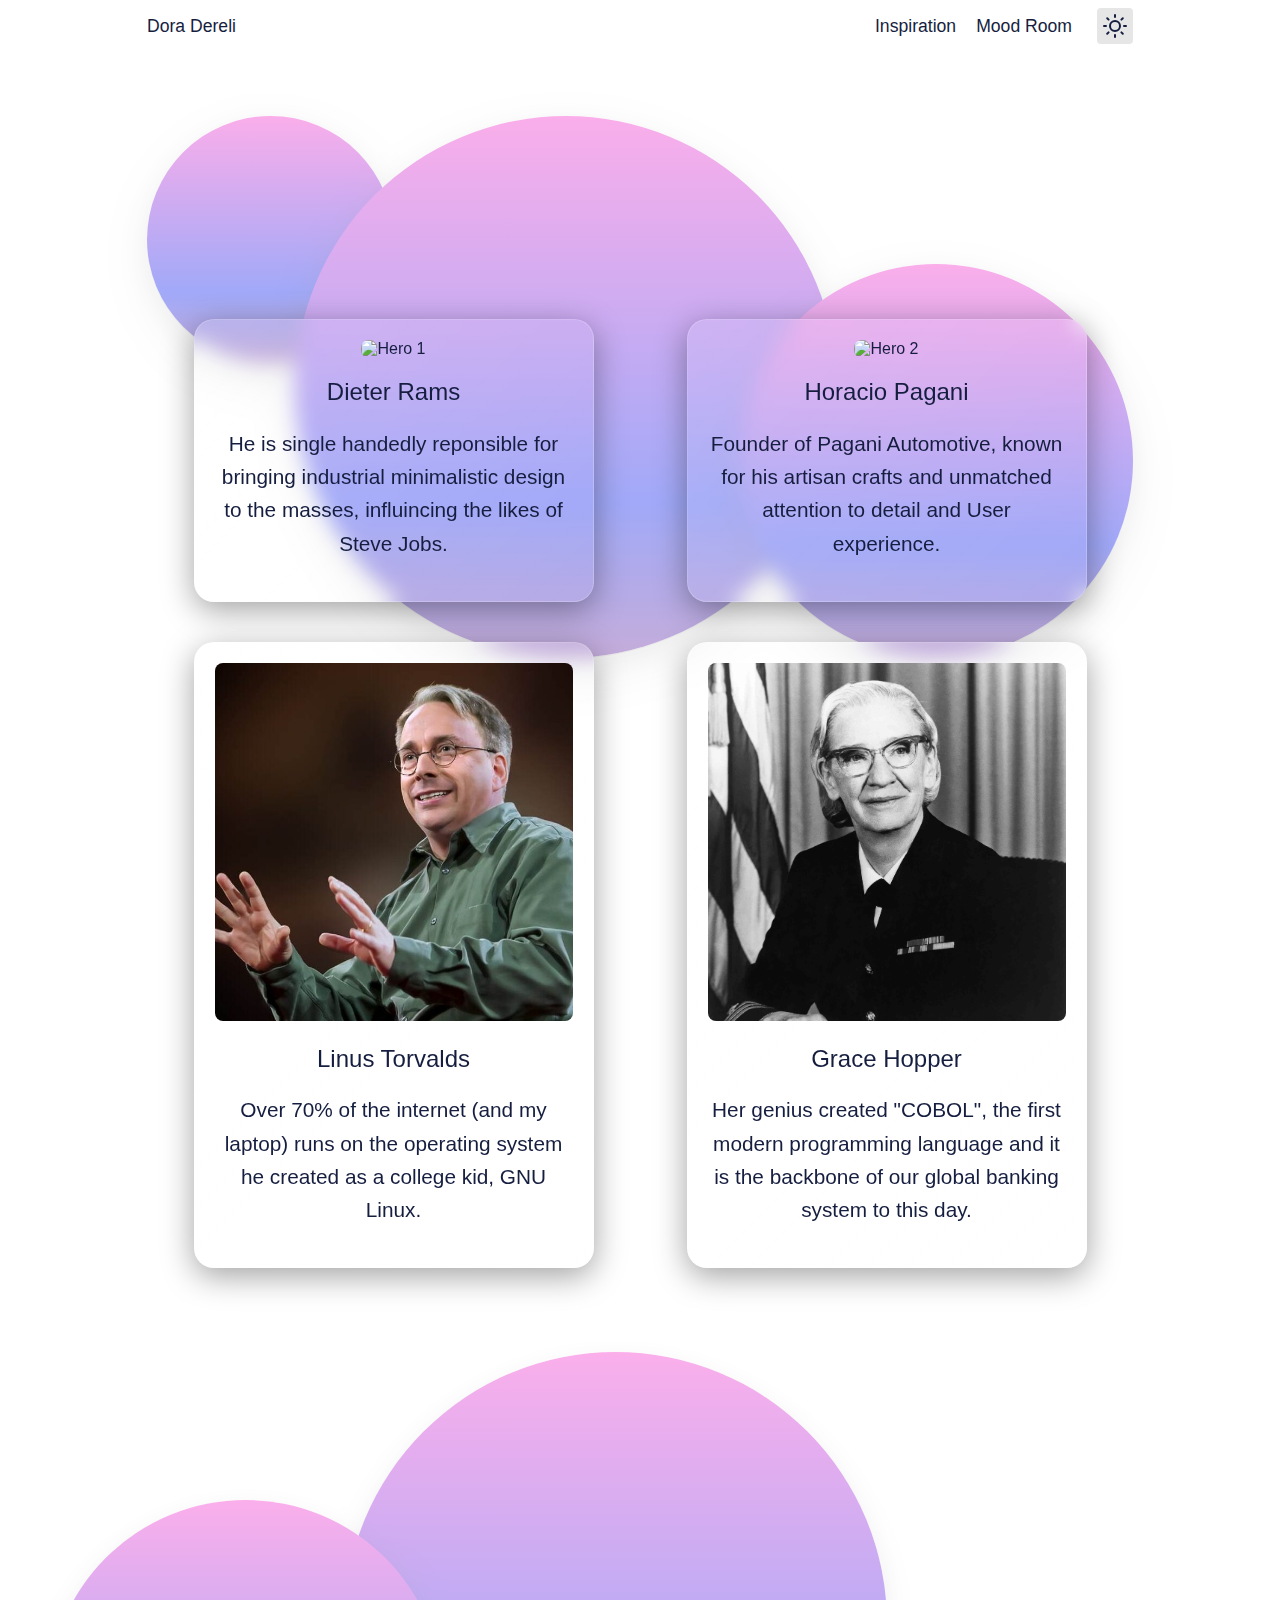
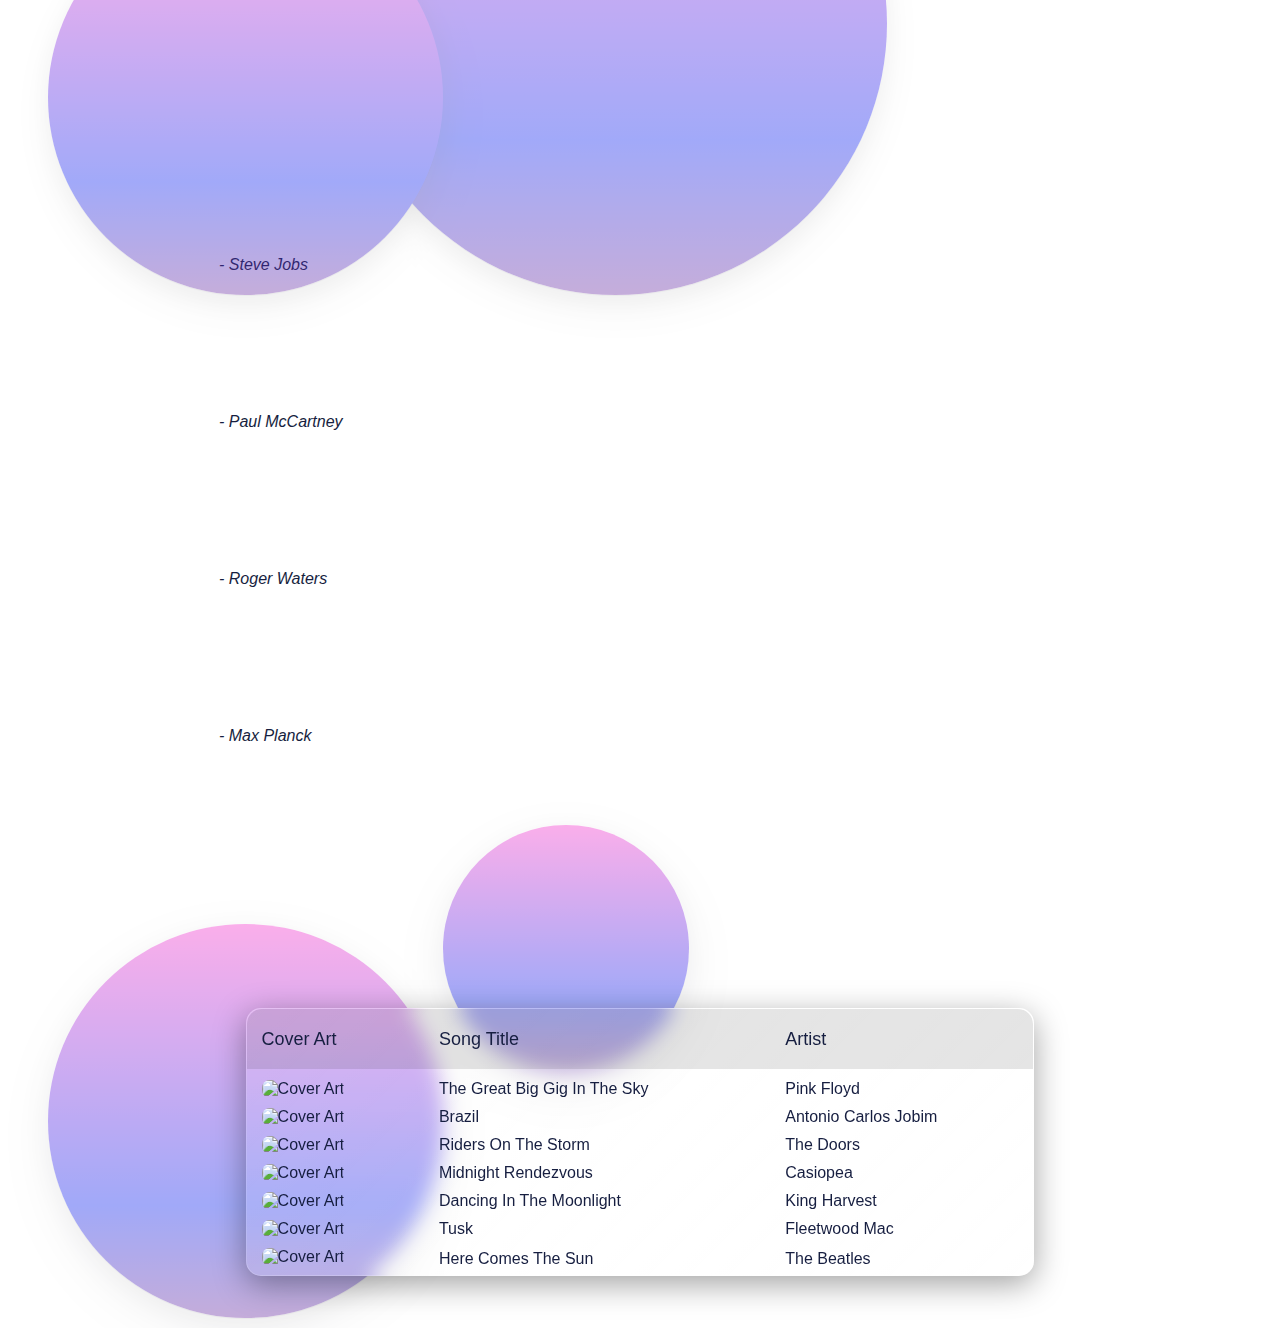
==== profile.html @ 75cd37af "Add files via upload" ====
<!doctype html>
<html lang="en">
<head>
  <!-- Meta tags -->
  <meta charset="utf-8">
  <meta name="viewport" content="width=device-width, initial-scale=1.0">
  
  <!-- Title and Author -->
  <title>Dora Dereli - UX &amp; UI Designer</title>
  <meta name="author" content="Dora Dereli" />

  <!-- Styles and Favicon -->
  <link rel="stylesheet" href="style.css">
  <link rel="icon" type="image/png" href="/static/favicon.png">
</head>
<body data-theme="light">
  <!-- Header -->
  <header class="header">
    <!-- Logo -->
    <a href="index.html" class="logo">Dora Dereli</a>
    
    <!-- Navigation -->
    <nav>
      <a href="profile.html">Inspiration</a>
      <a href="mood.html">Mood Room</a>
    </nav>
    
    <!-- Theme Toggle Button -->
    <button id="theme-toggle">
      <svg xmlns="http://www.w3.org/2000/svg" width="24" height="24" fill="none" stroke="currentColor" stroke-width="2" stroke-linecap="round" stroke-linejoin="round" class="feather feather-moon">
        <g id="theme-toggle-dark">
          <path d="M21 12.8A9 9 0 1111.2 3a7 7 0 009.8 9.8z" />
        </g>
        <g id="theme-toggle-light">
          <circle cx="12" cy="12" r="5" />
          <path d="M12 1v2M12 21v2M4.2 4.2l1.4 1.4M18.4 18.4l1.4 1.4M1 12h2M21 12h2M4.2 19.8l1.4-1.4M18.4 5.6l1.4-1.4" />
        </g>
      </svg>
      <span class="u-visually-hidden">Toggle theme</span>
    </button>
  </header>

  <!-- Main Content -->
  <main class="container home-page">
    <!-- Home Hero Section -->
    <section class="section home-hero">
      <div class="orbs">
        <div id="orb1"></div>
        <div id="orb2"></div>
        <div id="orb3"></div>
      </div>
      <h1>Meet my heroes:</h1>
    </section>

    <!-- Meet My Heroes Section -->
    <div class="meet-heroes">
      <div class="heroes-container">
        <div class="hero">
          <img src="https://i.pinimg.com/originals/80/09/86/8009860a09d7c0ece7c30487a2ac58e1.jpg" alt="Hero 1" class="hero-image">
          <h2>Dieter Rams</h2>
          <p>He is single handedly reponsible for bringing industrial minimalistic design to the masses, influincing the likes of Steve Jobs.</p>
        </div>
        <div class="hero">
          <img src="https://d2snyq93qb0udd.cloudfront.net/prod/12988_Social.jpg" alt="Hero 2" class="hero-image">
          <h2>Horacio Pagani</h2>
          <p>Founder of Pagani Automotive, known for his artisan crafts and unmatched attention to detail and User experience.</p>
        </div>
        <div class="hero">
          <img src="IMG_20240517_021308.jpg" alt="Hero 2" class="hero-image">
          <h2>Linus Torvalds</h2>
          <p>Over 70% of the internet (and my laptop) runs on the operating system he created as a college kid, GNU Linux.</p>
        </div>
        <div class="hero">
          <img src="IMG_20240517_021221.jpg" alt="Hero 2" class="hero-image">
          <h2>Grace Hopper</h2>
          <p> Her genius created "COBOL", the first modern programming language and it is the backbone of our global banking system to this day.</p>
        </div>
      </div>
    </div>

    <section class="section home-hero">
      <div class="orbs">
        <div id="orb3"></div>
        <div id="orb2"></div>
      </div>
          <!-- Design Philosophy Section -->
    <section class="philosophy" id="contact">
      <p>Depending on your philosophical outlook you will either see me as a product of my influences or as a product of my predisposition at birth, I personally like Rene Descartes' perspective which combines the two ideals, in the end of the day no one can choose their birth circumstances.</p>
      <p>However what you can choose is the people you surround yourself with, the art you digest, the science you enlighten yourself with and thus I think knowing who someone's heroes are is a useful tool to get an outline as to what sort of person they conduct themselves as, which tends to reflect both to their work ethic and their interpersonal skills.</p>
      <p>The following are some quotes I live by:</p>
    </section>
    <section id="testimonials" class="section">
      <blockquote>
          <p>"We're here to put a dent in the universe. Otherwise why else even be here?"</p>
          <footer>- Steve Jobs</footer>
      </blockquote>
      <blockquote>
        <p>"Take these broken wings and learn to fly."</p>
        <footer>- Paul McCartney</footer>
      </blockquote>
      <blockquote>
        <p>"There's no dark side of the moon really. Matter of fact, it's all dark."</p>
        <footer>- Roger Waters</footer>
      </blockquote>
      <blockquote>
        <p>"Science advances one funeral at a time."</p>
        <footer>- Max Planck</footer>
      </blockquote>
    </section>
    </section>

    <section class="section home-hero">
      <div class="orbs">
        <div id="orb3"></div>
        <div id="orb1"></div>
      </div>
      <h1>Meet my playlist:</h1>
    </section>

    <!-- Music Table Section -->
    <table class="rounded-table row-link" id="music-table">
      <thead>
        <tr>
          <th>Cover Art</th>
          <th>Song Title</th>
          <th>Artist</th>
        </tr>
      </thead>
      <tbody>
          <tr data-href="https://music.youtube.com/watch?v=mPGv8L3a_sY&feature=share">
            <td><img src="https://www.musik-sammler.de/cover/1083000/1082913_1603736151.jpg" alt="Cover Art" class="song-cover"></td>
            <td>The Great Big Gig In The Sky</td>
            <td>Pink Floyd</td>
          </tr>
          <tr>
            <td>
              <a href="https://music.youtube.com/watch?v=V8goep7fVXk&feature=share" data-href="https://music.youtube.com/watch?v=V8goep7fVXk&feature=share" target="_blank">Link</a>
              <img src="https://images.genius.com/0dda2d58d7903c20f9779527250c47bf.600x600x1.jpg" alt="Cover Art" class="song-cover">
            </td>
            <td>Brazil</td>
            <td>Antonio Carlos Jobim</td>
          </tr>
          <tr>
            <td>
              <a href="https://music.youtube.com/watch?v=1hrgT_ZDUvs&feature=share" data-href="https://music.youtube.com/watch?v=1hrgT_ZDUvs&feature=share" target="_blank">Link</a>
              <img src="https://wom.de/image/w600/front/0/0081227996956.jpg" alt="Cover Art" class="song-cover">
            </td>
            <td>Riders On The Storm</td>
            <td>The Doors</td>
          </tr>
          <tr>
            <td>
              <a href="https://music.youtube.com/watch?v=4Hvvltt7d-U&feature=share" data-href="https://music.youtube.com/watch?v=4Hvvltt7d-U&feature=share" target="_blank">Link</a>
              <img src="https://th.bing.com/th/id/R.b5e723eb6b9f91657c584494599559c5?rik=aVimUAwTWOuQDw&pid=ImgRaw&r=0" alt="Cover Art" class="song-cover">
            </td>
            <td>Midnight Rendezvous</td>
            <td>Casiopea</td>
          </tr>
          <tr>
            <td>
              <a href="https://music.youtube.com/watch?v=yNtMAkS1NHI&feature=share" data-href="https://music.youtube.com/watch?v=yNtMAkS1NHI&feature=share" target="_blank">Link</a>
              <img src="https://i.pinimg.com/originals/f5/d5/48/f5d5489f609befb76412db593ae5f250.jpg" alt="Cover Art" class="song-cover">
            </td>
            <td>Dancing In The Moonlight</td>
            <td>King Harvest</td>
          </tr>
          <tr>
            <td>
              <a href="https://music.youtube.com/watch?v=EmuBOfurv3o&feature=share" data-href="https://music.youtube.com/watch?v=EmuBOfurv3o&feature=share" target="_blank">Link</a>
              <img src="https://www.musik-sammler.de/cover/1383000/1382506_1547321516.jpg" alt="Cover Art" class="song-cover">
            </td>
            <td>Tusk</td>
            <td>Fleetwood Mac</td>
          </tr>
          <tr>
            <td>
              <a href="https://music.youtube.com/watch?v=xUNqsfFUwhY&feature=share" data-href="https://music.youtube.com/watch?v=xUNqsfFUwhY&feature=share" target="_blank">Link</a>
              <img src="https://th.bing.com/th/id/OIP.TVdRt9n6kOMZa1U3kO1W1wHaHa?pid=ImgDet&w=1024&h=1024&rs=1" alt="Cover Art" class="song-cover">
            </td>
            <td>Here Comes The Sun</td>
            <td>The Beatles</td>
          </tr>
      </tbody>
    </table>

  <!-- JavaScript -->
  <script src="script.js"></script>
</body>
</html>
---- style.css ----
:root {
    --spacing-unit: 8px;
    --xs: calc(var(--spacing-unit) / 2);
    --sm: var(--spacing-unit);
    --md: calc(var(--spacing-unit) * 2);
    --lg: calc(var(--spacing-unit) * 3);
    --xl: calc(var(--spacing-unit) * 4);
    --border: rgb(3, 169, 244);

    --g1: rgb(244,55,205);
    --g2: rgb(23,207,175);
    --g3: rgb(22,42,239);
}

[data-theme=dark] {
    --color-canvas: #05091d;
    --color-well: #050816;
    --color-text: #fff;
    --card-dot-light: rgba(255, 255, 255, 0.2);
    --card-dot-dark: transparent;
    --color-glow: rgba(255, 255, 255, 0.5);
}

[data-theme=light] {
    --color-canvas: #fff;
    --color-well: #e6e6e6;
    --color-text: #161e40;
    --card-dot-light: transparent;
    --card-dot-dark: rgba(0, 0, 0, 0.2);
    --color-glow: rgba(22, 30, 64, 0.5);
}


.u-visually-hidden {
    clip: rect(0 0 0 0);
    height: 1px;
    width: 1px;
    margin: -1px;
    overflow: hidden;
    padding: 0;
    position: absolute;
    border: 0;
    white-space: nowrap;
    word-wrap: normal;
}

.container {
    width: 100%;
    max-width: 1050px;
    padding: 0 24px 32px;
    margin: 0 auto;
}

@media screen and (min-width: 40em) {
    .container {
        padding: 0 32px 32px;
    }
}

.container img,.container video {
    max-width: 100%;
    border-radius: 8px;
    max-width: 100%;
    max-height: 100%;
}

.post {
    padding-top: 64px;
}

.title {
    margin-bottom: 4px;
}

.meta {
    font-size: 1rem;
    margin-top: 0;
}

@media screen and (min-width: 40em) {
    .meta {
        font-size: .9rem;
    }
}

.project-featured-image {
    width: calc(100% + 48px);
    max-width: calc(100% + 48px) !important;
    margin-left: -24px;
    margin-top: 16px;
}

@media screen and (min-width: 40em) {
    .project-featured-image {
        width: 140%;
        max-width: 140% !important;
        margin-left: -20%;
        margin-top: 32px;
    }
}

ol li,p,ul li {
    font-size: 1.3rem;
    line-height: 1.6;
}

h1 {
    font-size: 3rem;
    font-weight: 500;
    letter-spacing: -.15rem;
    line-height: 1.15;
}

h2,h4 {
    font-weight: 500;
}

h3 {
    font-weight: 300;
    margin-bottom: 0;
    margin-top: 25px;
}

a {
    color: var(--color-text);
    text-decoration: none;
}

a[href^="https://twitter.com"] {
    color: #55acee;
}

a[href^="https://github.com"] {
    color: #aaa;
}

a[href^="https://dribbble.com"] {
    color: #ea4c89;
}

.header {
    width: 100%;
    max-width: 1050px;
    padding: 8px 24px;
    margin: 0 auto 24px;
    display: flex;
    justify-content: space-between;
    align-items: center;
  }
  
  @media screen and (min-width: 40em) {
    .header {
      padding: 8px 32px;
    }
  }
  
  .header a {
    color: inherit;
    text-decoration: none;
    font-size: 1.1rem;
  }
  
  .header .logo {
    flex: 1;
  }
  
  .header nav {
    display: flex;
    gap: 20px;
  }
  
  .header #theme-toggle {
    appearance: none;
    background: var(--color-well);
    padding: var(--xs);
    border: 1px solid transparent;
    border-radius: 4px;
    color: inherit;
    width: calc(var(--lg) * 1.5);
    height: calc(var(--lg) * 1.5);
    display: flex;
    align-items: center;
    justify-content: center;
    margin-left: 25px;
    cursor: pointer;
  }
  
  [data-theme='dark'] .header #theme-toggle #theme-toggle-light {
    display: none;
  }
  
  [data-theme='light'] .header #theme-toggle #theme-toggle-dark {
    display: none;
  }
  
  .selected-project {
    margin-bottom: 16px;
    display: flex;
    color: inherit;
    text-decoration: none;
    flex-direction: column;
    gap: 16px;
  }

  @media screen and (min-width: 40em) {
    .selected-project {
      flex-direction: row;
    }
  }
  
  .selected-project figure {
    margin: 0;
    flex: 1.5;
    max-width: 100%;
  }
  
  .selected-project figure img {
    width: 100%;
    height: auto;
    border-radius: 20px;
    object-fit: cover;
  }
  
  .selected-project div {
    flex: 1;
    background: linear-gradient(135deg, rgba(255, 255, 255, 0.1), rgba(255, 255, 255, 0));
    backdrop-filter: blur(10px);
    border-radius: 20px;
    border: 1px solid rgba(255, 255, 255, 0.18);
    box-shadow: 0 8px 32px 0 rgba(0, 0, 0, 0.37);
    display: flex;
    flex-direction: column;
    align-items: center;
    justify-content: space-around;
    padding: 1rem;
  }

  .selected-project div:hover{
    box-shadow: 0 0 15px var(--color-glow);
  }
  
  .selected-project p {
    font-size: 1rem;
    margin-right: 30px;
    margin-left: 30px;
    text-align: justify;
  }
  
  code[class*='language-'],
  pre[class*='language-'] {
    font-size: 14px;
    line-height: 1.375;
    direction: ltr;
    text-align: left;
    white-space: pre;
    word-spacing: normal;
    word-break: normal;
    tab-size: 2;
    hyphens: none;
    background: #272822;
    color: #f8f8f2;
  }
  

pre[class*=language-] {
    padding: 1.5em 2em;
    margin: .5em 0;
    overflow: auto
}

:not(pre)>code[class*=language-] {
    padding: .1em;
    border-radius: .3em
}

.token.cdata,.token.comment,.token.doctype,.token.prolog {
    color: #75715e
}

.token.punctuation {
    color: #f8f8f2
}

.token.namespace {
    opacity: .7
}

.token.boolean,.token.number,.token.operator {
    color: #fd971f
}

.token.property {
    color: #f4bf75
}

.token.tag {
    color: #66d9ef
}

.token.string {
    color: #a1efe4
}

.token.selector {
    color: #ae81ff
}

.token.attr-name {
    color: #fd971f
}

.language-css .token.string,.style .token.string,.token.entity,.token.url {
    color: #a1efe4
}

.token.attr-value,.token.control,.token.directive,.token.keyword,.token.unit {
    color: #a6e22e
}

.token.atrule,.token.regex,.token.statement {
    color: #a1efe4
}

.token.placeholder,.token.variable {
    color: #66d9ef
}

.token.deleted {
    text-decoration: line-through
}

.token.inserted {
    border-bottom: 1px dotted #f9f8f5;
    text-decoration: none
}

.token.italic {
    font-style: italic
}

.token.bold,.token.important {
    font-weight: 700
}

.token.important {
    color: #f92672
}

.token.entity {
    cursor: help
}

pre>code.highlight {
    outline: .4em solid #f92672;
    outline-offset: .4em
}

@-webkit-keyframes fadeInDown {
    from {
        transform: translateY(-10px);
        opacity: 0
    }

    to {
        transform: translateY(0);
        opacity: 1
    }
}

@keyframes fadeInDown {
    from {
        transform: translateY(-10px);
        opacity: 0
    }

    to {
        transform: translateY(0);
        opacity: 1
    }
}

@-webkit-keyframes fadeInUp {
    from {
        transform: translateY(20px);
        opacity: 0
    }

    to {
        transform: translateY(0);
        opacity: 1
    }
}

@keyframes fadeInUp {
    from {
        transform: translateY(20px);
        opacity: 0
    }

    to {
        transform: translateY(0);
        opacity: 1
    }
}

.home-hero {
    position: relative
}

@media screen and (min-width: 40em) {
    .home-hero {
        padding-top:64px;
        margin-top: 64px
    }
}

.home-hero h1 {
    margin-top: 0
}

@media (prefers-reduced-motion:no-preference) {
    .home-hero h1 {
        opacity: 0;
        transform: translateY(20px);
        -webkit-animation: fadeInUp .5s cubic-bezier(.4,0,.2,1);
        animation: fadeInUp .5s cubic-bezier(.4,0,.2,1);
        -webkit-animation-fill-mode: forwards;
        animation-fill-mode: forwards
    }
}

@media (prefers-reduced-motion:no-preference) {
    .home-hero p {
        opacity: 0;
        transform: translateY(20px);
        -webkit-animation: fadeInUp .5s .1s cubic-bezier(.4,0,.2,1);
        animation: fadeInUp .5s .1s cubic-bezier(.4,0,.2,1);
        -webkit-animation-fill-mode: forwards;
        animation-fill-mode: forwards
    }
}

.intro {
  display: flex;
  flex-direction: row;
  align-items: center;
}

.profile-picture {
  margin-right: 2rem;
}

.profile-picturee {
  margin-left: 2rem;
}

.orbs {
    display: flex;
    align-items: center;
    position: absolute;
    width: 100%;
    opacity: .4;
    top: 0
}

.orbs #orb1,.orbs #orb2,.orbs #orb3,.orbs #orb4 {
    border-radius: 9999px;
    flex-shrink: 0;
    flex-grow: 0;
    aspect-ratio: 1/1;
    height: -webkit-fit-content;
    height: -moz-fit-content;
    height: fit-content;
    position: relative;
    -webkit-animation: orbFloat 10s ease infinite;
    animation: orbFloat 10s ease infinite;
    box-shadow: 0 1px 0 rgba(17,17,26,.1),0 8px 24px rgba(17,17,26,.1),0 16px 48px rgba(17,17,26,.1)
}

.orbs #orb1:before,.orbs #orb2:before,.orbs #orb3:before,.orbs #orb4:before {
    content: '';
    width: 100%;
    height: 100%;
    border-radius: inherit;
    display: block;
    position: absolute;
    top: 0;
    left: 0;
    -webkit-animation: orbGradient 40s ease infinite;
    animation: orbGradient 40s ease infinite;
    background-size: 100% 1000%;
    background-image: linear-gradient(to bottom,#f437cd,#162aef,#f34033,#17cfaf,#d8a9c1,#f437cd,#162aef,#f34033,#17cfaf,#d8a9c1,#f437cd,#162aef,#f34033,#17cfaf,#d8a9c1)
}

.orbs #orb1 {
    width: 25%;
    z-index: -4;
    align-self: flex-start
}

.orbs #orb2 {
    margin-left: -10%;
    -webkit-animation-duration: 20s;
    animation-duration: 20s;
    width: 55%;
    z-index: -3
}

.orbs #orb2:before {
    animation-direction: reverse
}

.orbs #orb3 {
    width: 40%;
    z-index: -2;
    margin-left: -10%;
    margin-top: 10%;
    align-self: flex-end;
    -webkit-animation-duration: 15s;
    animation-duration: 15s
}

.orbs #orb4 {
    background-color: #00f;
    width: 50%;
    z-index: -1;
    animation-direction: reverse;
    margin-left: -30%
}

@-webkit-keyframes orbGradient {
    0% {
        background-position: 0 0
    }

    100% {
        background-position: 0 100%
    }
}

@keyframes orbGradient {
    0% {
        background-position: 0 0
    }

    100% {
        background-position: 0 100%
    }
}

@-webkit-keyframes orbFloat {
    0% {
        transform: translatey(-20px)
    }

    50% {
        transform: translatey(20px)
    }

    100% {
        transform: translatey(-20px)
    }
}

@keyframes orbFloat {
    0% {
        transform: translatey(-20px)
    }

    50% {
        transform: translatey(20px)
    }

    100% {
        transform: translatey(-20px)
    }
}

.dm-sans-<font> {
  font-family: "DM Sans", sans-serif;
  font-optical-sizing: auto;
  font-weight: <300>;
  font-style: normal;
}

* {
    box-sizing: border-box;
    -webkit-font-smoothing: antialiased
}

body,html {
    margin: 0;
    padding: 0;
    background: var(--color-canvas)
}

html {
    font-size: .9rem
}

@media screen and (min-width: 40em) {
    html {
        font-size:1rem
    }
}

body {
    color: var(--color-text);
    min-width: 100vw;
    min-height: 100vh;
    font-family: 'Neue Haas Unica',sans-serif
}

*{
    font-family: 'Neue Haas Unica',sans-serif
}



.read-more {
  transition-duration: 0.3s;
  margin-bottom: 30px;
}

.read-more:hover {
  font-size: 24px;
  background: -webkit-linear-gradient(130deg, var(--g1), var(--g2), var(--g3));
  -webkit-background-clip: text;
  -webkit-text-fill-color: transparent;
  cursor: pointer;
}

#dora-profile {
  max-width: 300px;
  max-height: 300px;
}






.card {
    /* aspect-ratio: 1 / 0.2;  Modify this value to control the height based on the width */
    border: 0.5vmin solid var(--color-well);
    cursor: pointer;
    position: relative;
    transform: translateX(0px); /* Move the card 30 pixels to the left */
    margin: 50px 0px 0px 0px;
  }
  
  .card:hover:before {
    background-position: 100% 100%;
    transform: scale(1.08, 1.03);
    border-radius: 8px;
  }
  
  .card:hover > .card-content {
    background-position: -10% 0%;
  }
  
  .card:hover > .card-icon {
    color: var(--color-text);
  }
  
  .card:hover > .card-content > .card-subtitle > .card-subtitle-word {  
    opacity: 1;
    transform: translateY(0%);
    transition: opacity 0ms, transform 200ms cubic-bezier(.90, .06, .15, .90);
  }
  
  .card:before {
    background: linear-gradient(
      130deg, 
      transparent 0% 33%, 
      var(--g1) 74%, 
      var(--g2) 83.5%, 
      var(--g3) 100%
    );
    background-position: 0% 0%;
    background-size: 300% 300%;
    content: "";
    height: 100%;
    pointer-events: none;
    position: absolute;
    transition: background-position 350ms ease, transform 350ms ease;
    width: 100%;
    z-index: 1;
  }
  
  .card-content {
    background-image: radial-gradient(
        var(--card-dot-light) 8%, 
        transparent 8%
    ),
    radial-gradient(
        var(--card-dot-dark) 8%, 
        transparent 8%
    );
    background-position: 0% 0%;
    background-size: 5vmin 5vmin;
    height: 100%;
    padding: 5vmin;
    position: relative;
    transition: background-position 350ms ease;
    width: 100%;
    z-index: 2;
}

  
  .card-title,
  .card-subtitle {
    color: var(--color-text);
    font-family: "Anek Latin", sans-serif;
    font-weight: 400;
    margin: 0px;
  }
  
  .card-title {
    font-size: 6vmin;
  }
  
  .card-subtitle {
    font-size: 3vmin;
    margin-top: 2vmin;
  }
  
  .card-subtitle-word {
    display: inline-block;
    margin: 0vmin 0.3vmin;
    opacity: 0;
    position: relative;  
    transform: translateY(40%);
    transition: none;
  }
  
  .card-icon {
    bottom: 0px;
    color: rgba(var(--color-text), 0.5);
    font-size: 7vmin;
    left: 0px;
    margin: 5vmin;
    position: absolute;
    transition: color 250ms ease;
    z-index: 2;
}



  /* About Me Section */
#about-me {
    text-align: justify;
  }
  
  /* Skills and Tools Section */
  #skills-tools ul {
    display: grid;
    grid-template-columns: repeat(2, 1fr);
    gap: 1rem;
    list-style-type: none;
    padding: 0;
  }
  
  #skills-tools li:before {
    content: '✓';
    margin-right: 8px;
  }
  
  /* Testimonials Section */
  #testimonials blockquote {
    border-left: 4px solid var(--color-highlight);
    margin-bottom: 2rem;
    padding: 1rem 0 1rem 2rem;
  }
  
  #testimonials blockquote footer {
    display: block;
    font-style: italic;
    margin-top: 1rem;
  }
  
  /* Contact Information Section */
  #contact a {
    color: var(--color-highlight);
  }
  
  #contact a:hover {
    color: var(--color-highlight-hover);
  }
  
  /* Resume/CV Section */
  #resume a {
    background-color: var(--color-highlight);
    border-radius: 4px;
    color: var(--color-primary);
    display: inline-block;
    margin-top: 1rem;
    padding: 0.5rem 1rem;
    text-decoration: none;
  }
  
  #resume a:hover {
    background-color: var(--color-highlight-hover);
  }
  



  /* Spacing between sections */
.section {
    margin-bottom: 4rem;
  }
  
 /* Gradient Titles */
.gradient-title {
    background: -webkit-linear-gradient(130deg, var(--g1), var(--g2), var(--g3));
    -webkit-background-clip: text;
    -webkit-text-fill-color: transparent;
    display: inline-block;
    font-size: 1.7em; /* Adjust this value to change the title size */
    font-weight: 500; /* Adjust this value to change the title weight */
  }
  
  
  
  /* Make sure the h2 titles are inline-block for gradient effect */
  .section h2 {
    display: inline-block;
  }
  



  .rounded-table {
    border-collapse: separate;
    border-spacing: 0;
    width: 80%;
    background: linear-gradient(135deg, rgba(255, 255, 255, 0.1), rgba(255, 255, 255, 0));
    backdrop-filter: blur(10px);
    -webkit-backdrop-filter: blur(10px);
    border-radius: 20px;
    box-shadow: 0 8px 32px 0 rgba(0, 0, 0, 0.37);
    border-radius: 15px;
    overflow: hidden;
    margin: 20px 0;
    margin-left: auto;
    margin-right: auto;
    border:1px solid rgba(255, 255, 255, 0.18);
    transition: box-shadow 0.2s ease-in-out; /* Add a transition for smooth effect */
  }

  .rounded-table:hover {
    box-shadow: 0 0 15px var(--color-glow); /* Apply a faint glow effect on hover */
  }

  .rounded-table thead th {
    background-color: rgba(0, 0, 0, 0.1);
    text-align: left;
    height: 50px;
    line-height: 50px; /* Center the text vertically */
    font-size: 18px;
    font-weight: normal; /* Set the font weight to normal */
  }

  .rounded-table th,
  .rounded-table td {
    padding: 5px 15px;
  }

  .rounded-table tbody tr:first-child td {
    padding-top: 11px;
  }

  .rounded-table tr:first-child th:first-child {
    border-top-left-radius: 15px;
  }

  .rounded-table tr:first-child th:last-child {
    border-top-right-radius: 15px;
  }

  .rounded-table tr:last-child td:first-child {
    border-bottom-left-radius: 15px;
    padding-bottom: 9px;
  }

  .rounded-table tr:last-child td:last-child {
    border-bottom-right-radius: 15px;
  }
  .song-cover {
    width: 50px;
    height: 50px;
    margin-right: 10px;
  }

  .row-link tr {
    position: relative;
  }
  
  .row-link tr a {
    position: absolute;
    top: 0;
    left: 0;
    right: 0;
    bottom: 0;
    z-index: 1;
    display: block;
    text-indent: -9999px;
  }
  
/* Inspiration page boxes */
  .meet-heroes {
    text-align: center;
    margin: 40px 0;
  }
  
  .heroes-container {
    display: flex;
    justify-content: space-around;
    flex-wrap: wrap;
  }
  
  .hero {
    width: 400px;
    box-sizing: border-box;
    padding: 20px;
    margin: 20px;
    background-color: rgba(255, 255, 255, 0.1);
    border-radius: 20px;
    transition: 0.3s;
    background: linear-gradient(135deg, rgba(255, 255, 255, 0.1), rgba(255, 255, 255, 0));
    backdrop-filter: blur(10px);
    -webkit-backdrop-filter: blur(10px);
    border-radius: 20px;
    border:1px solid rgba(255, 255, 255, 0.18);
    box-shadow: 0 8px 32px 0 rgba(0, 0, 0, 0.37);
  }
  
  .hero:hover {
    box-shadow: 0 0 15px var(--color-glow);
  }
  
  .hero-image {
    width: 100%;
    height: auto;
    border-radius: 20px;
  }

.titlespcr {
  margin-bottom: 130.8px;
}

.titlespcrr {
  margin-bottom: 50px;
}
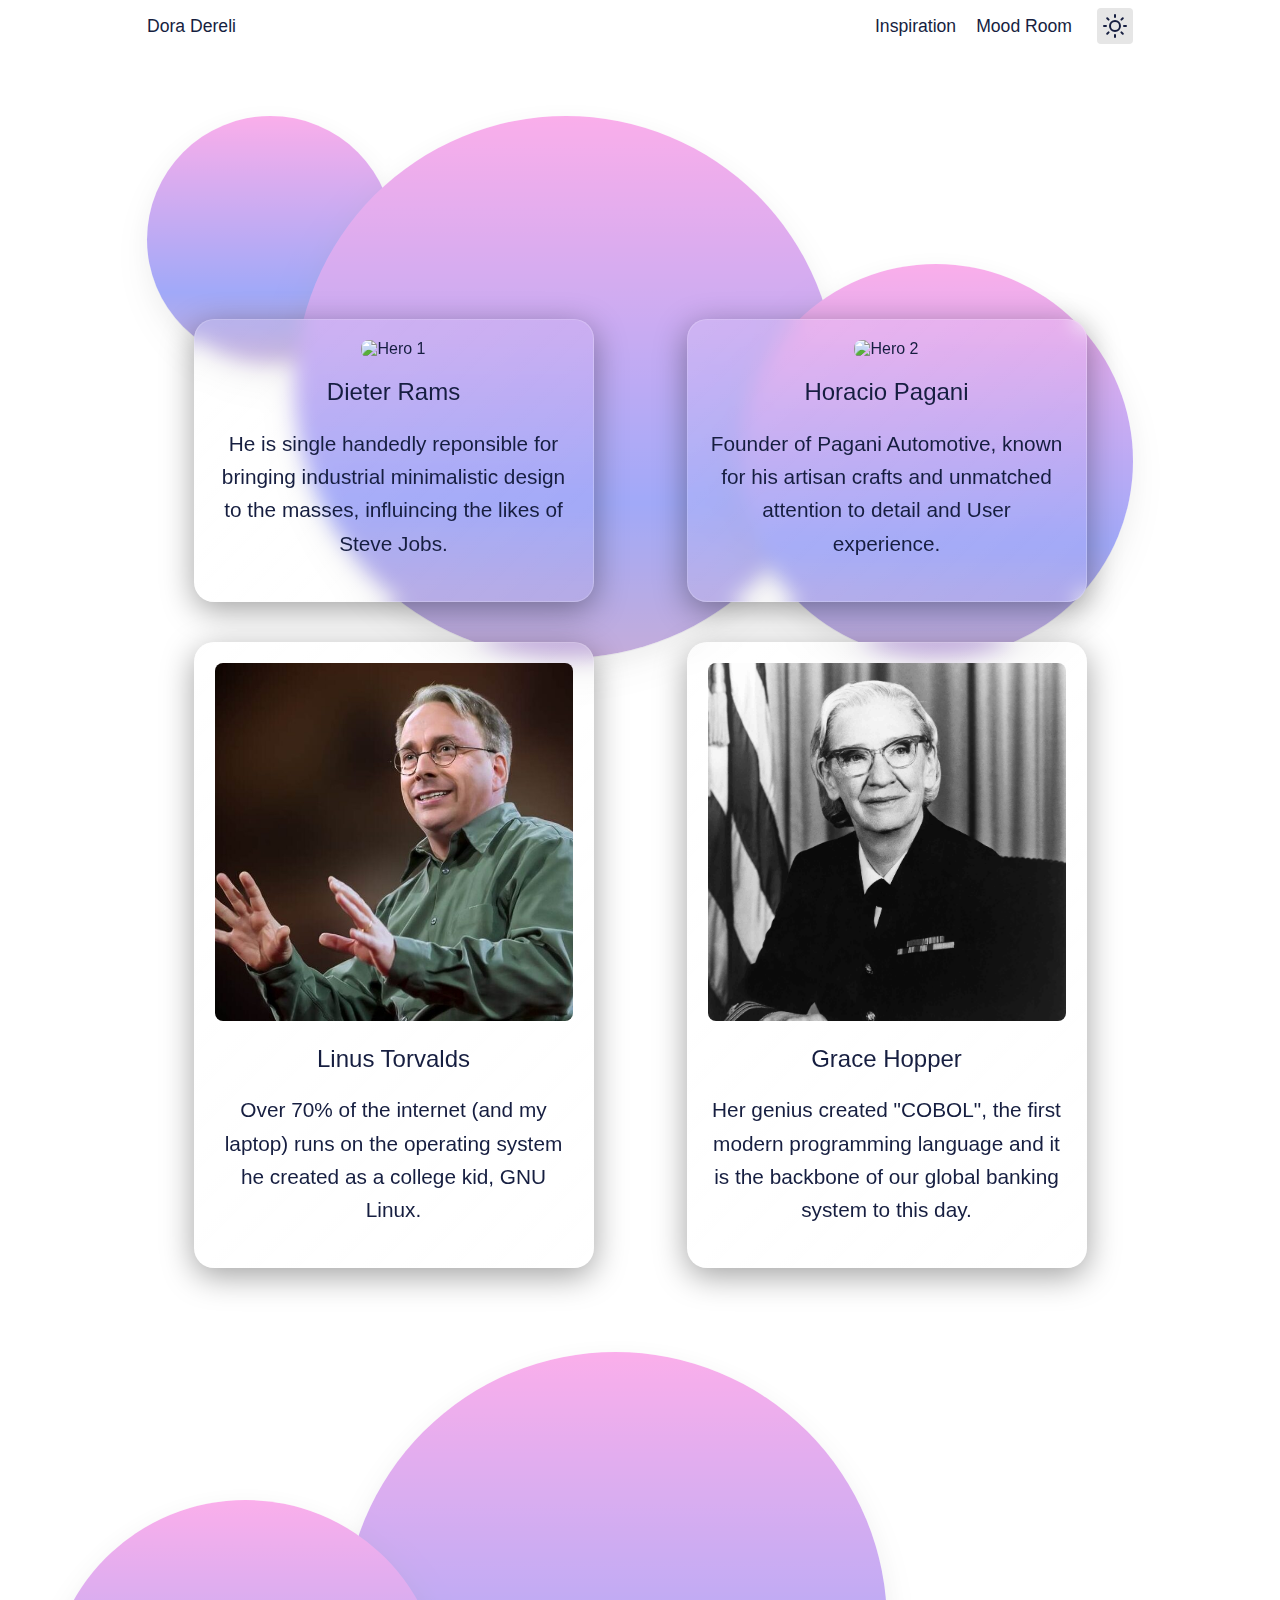
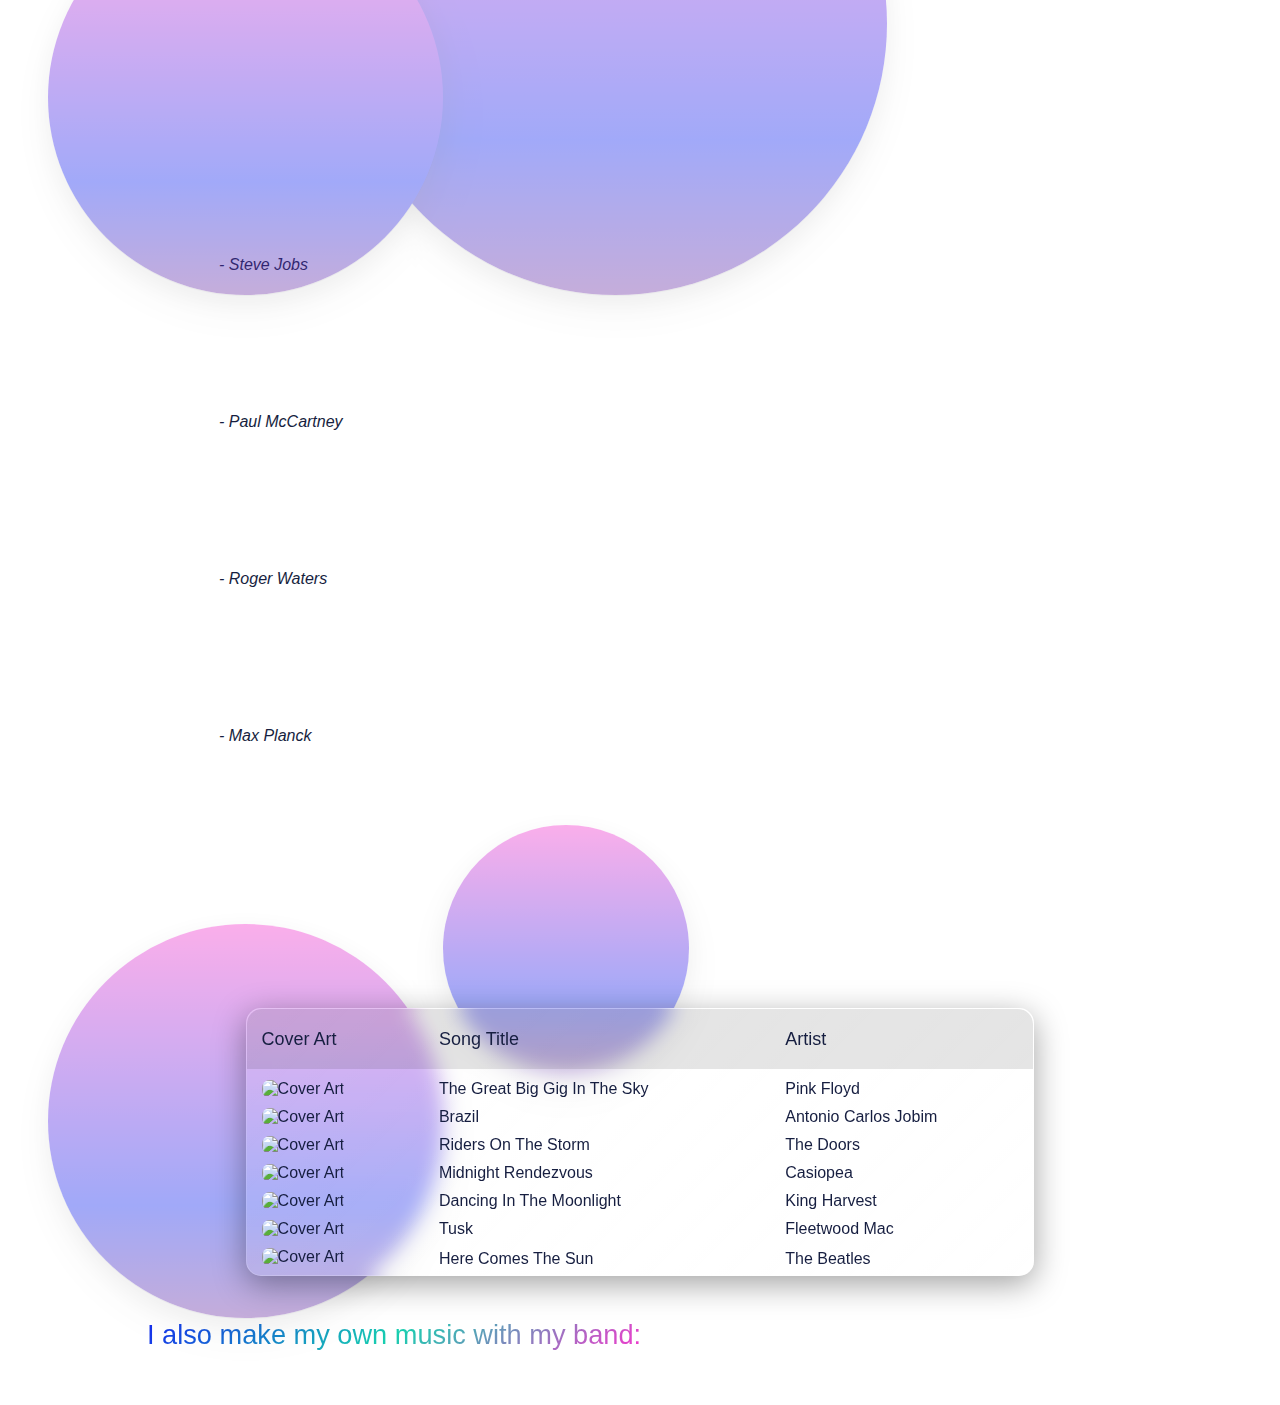
==== commit 13127ea0: "Update profile.html" ====
--- a/profile.html
+++ b/profile.html
@@ -183,6 +183,8 @@
       </tbody>
     </table>
 
+    <h2 class="gradient-title">I also make my own music with my band:</h2>
+
   <!-- JavaScript -->
   <script src="script.js"></script>
 </body>
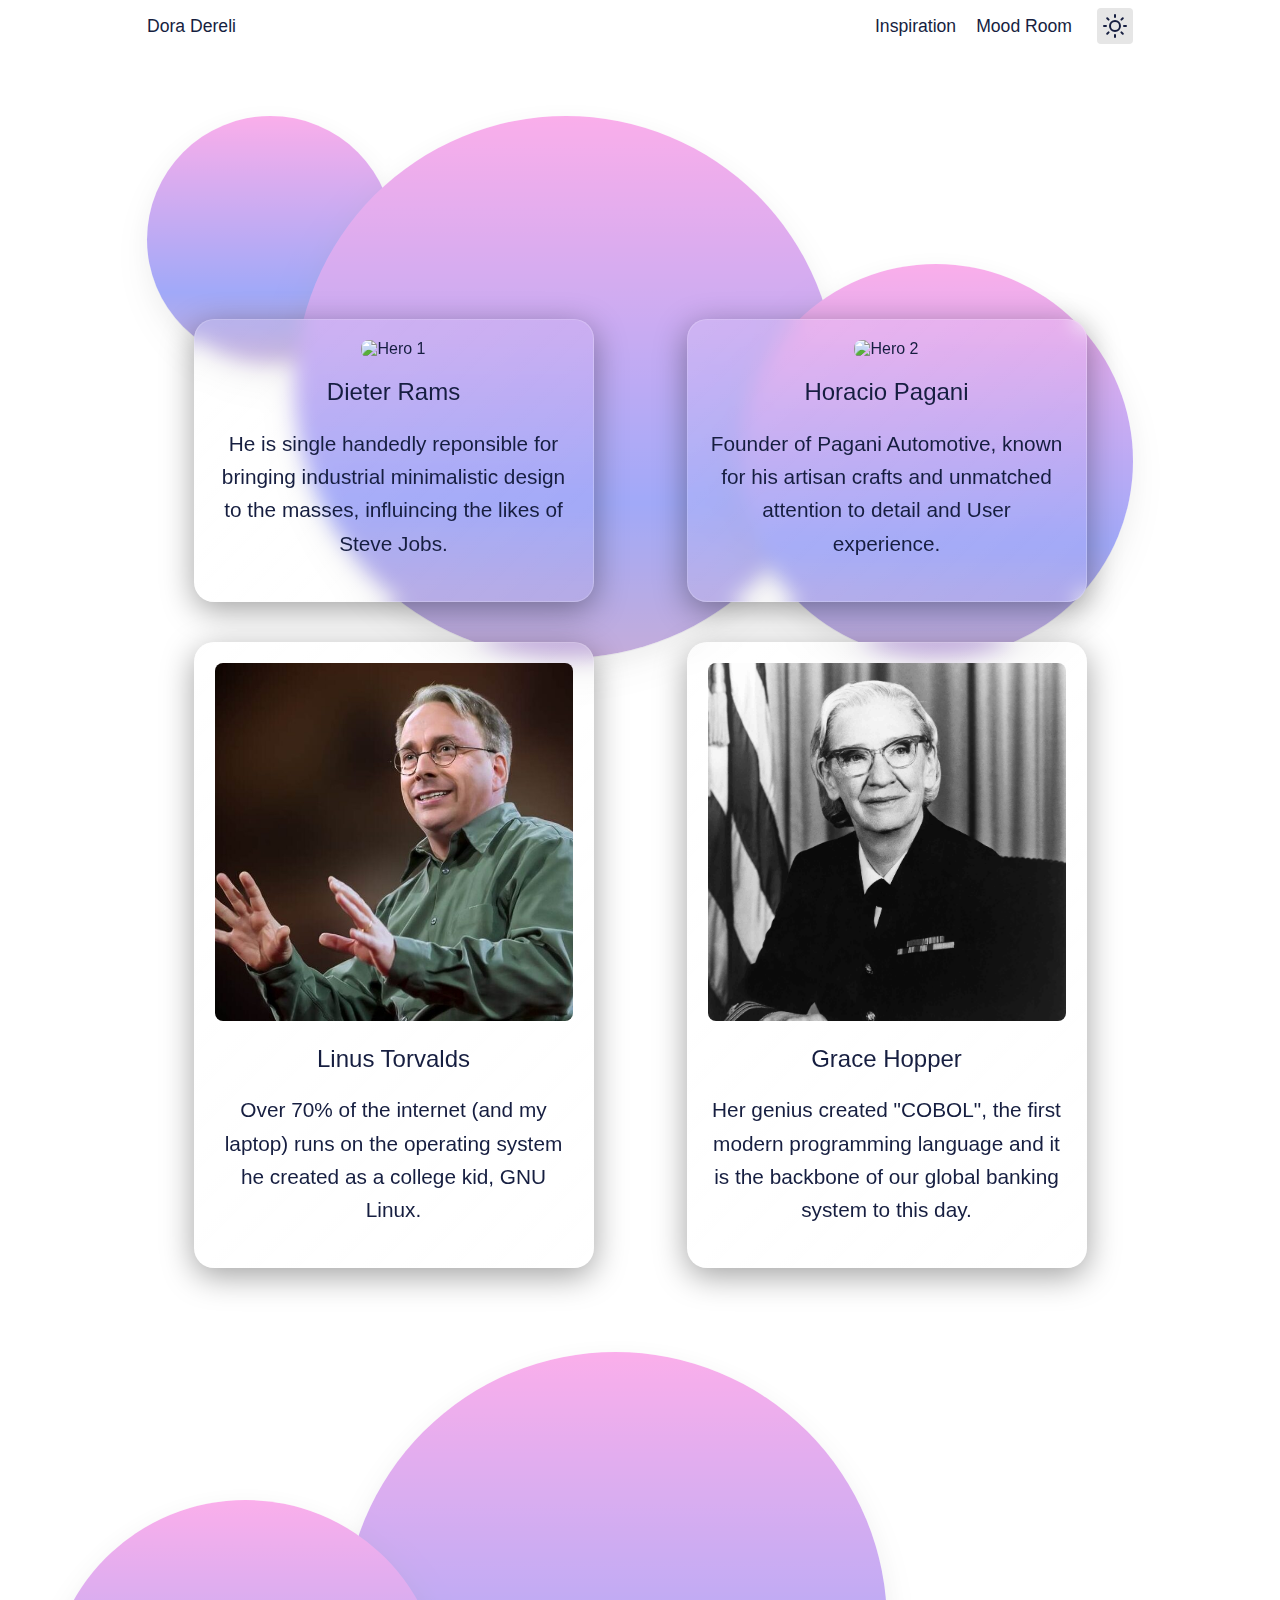
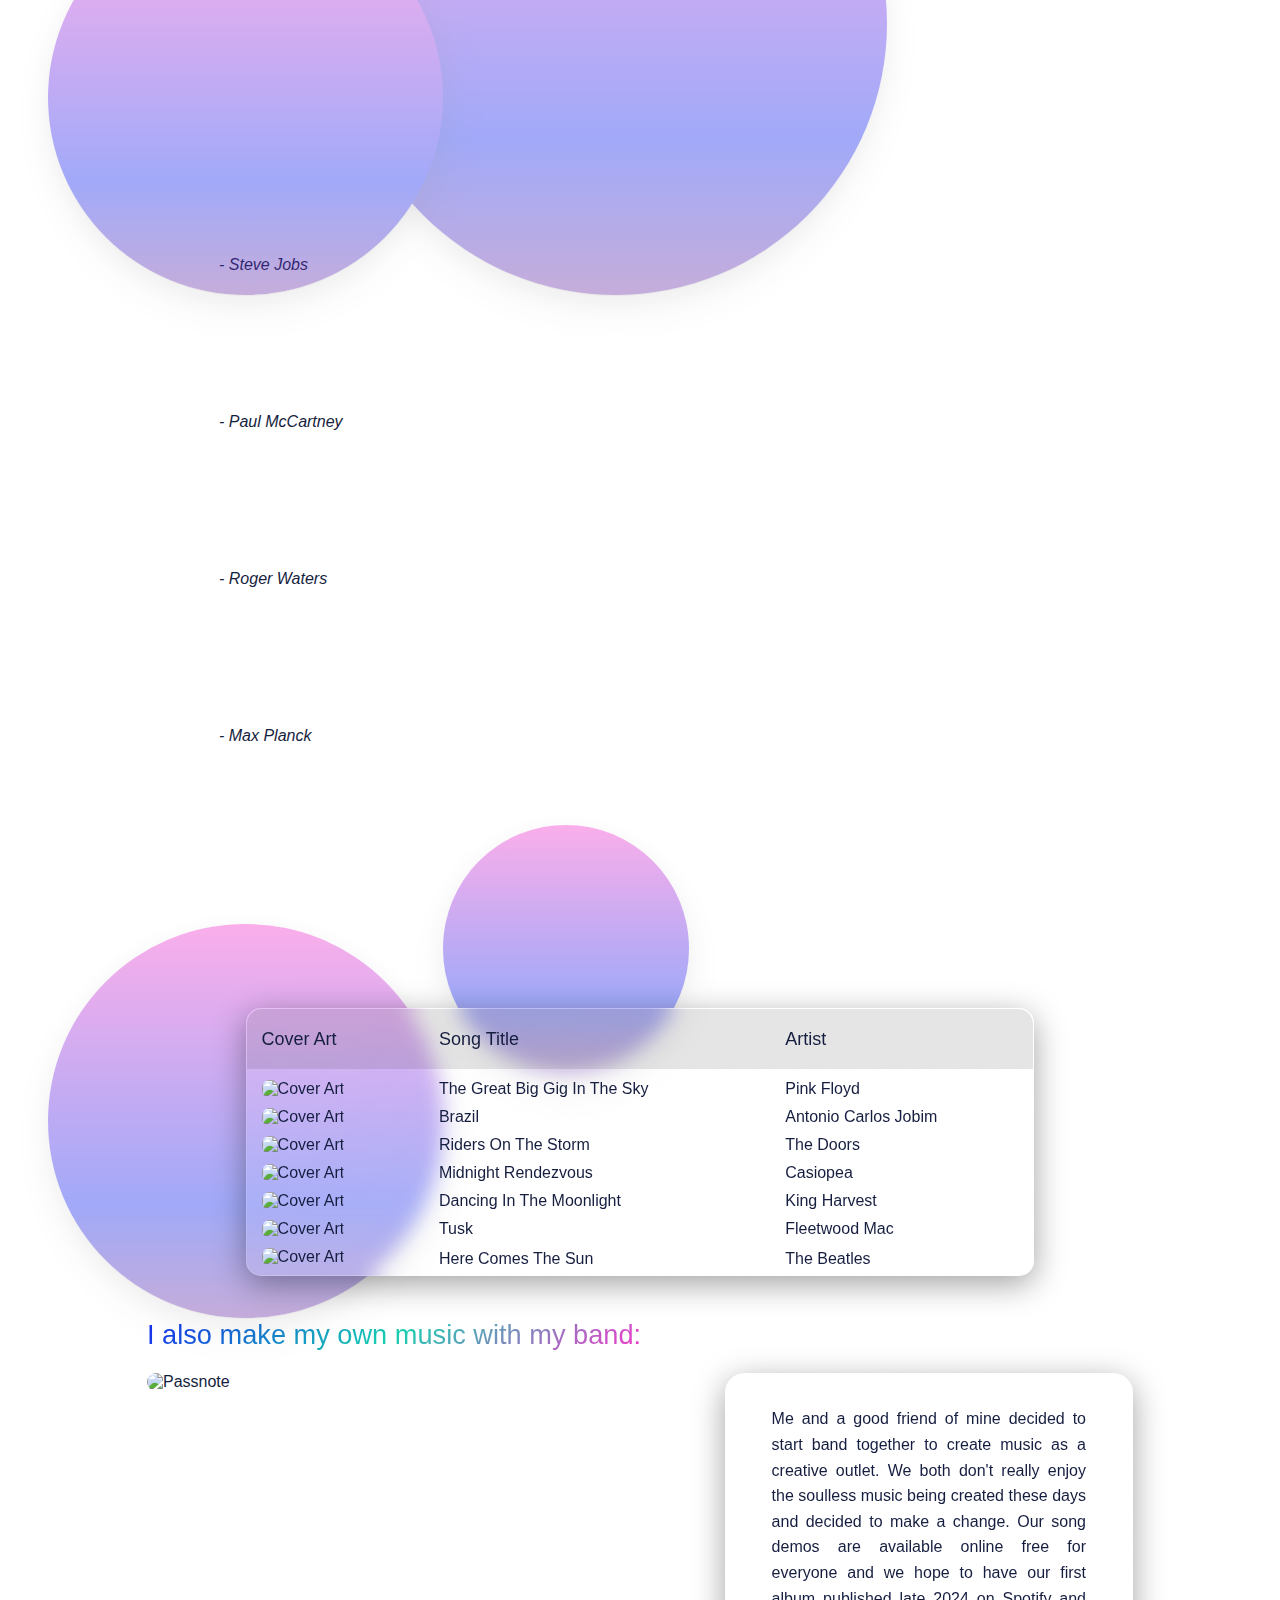
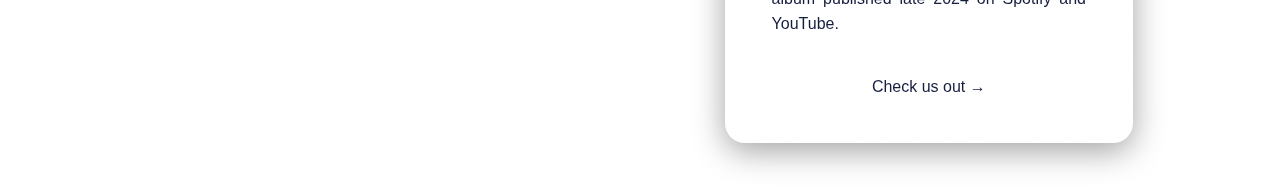
==== commit 5e22d768: "Update profile.html" ====
--- a/profile.html
+++ b/profile.html
@@ -184,6 +184,19 @@
     </table>
 
     <h2 class="gradient-title">I also make my own music with my band:</h2>
+    <div class="selected-project">
+            <figure>
+                <img src="Nan.jpg" alt="Passnote" />
+            </figure>
+            <div>
+                <p>Me and a good friend of mine decided to start band together to create music as a creative outlet.
+                  We both don't really enjoy the soulless music being created these days and decided to make a change.
+                  Our song demos are available online free for everyone and we hope to have our first album published late 2024
+                  on Spotify and YouTube.<br><br></p>
+
+                    <a class="read-more" href="https://learning.edx.org/course/course-v1:MITx+6.00.1x+1T2023/home">Check us out →</a>
+            </div>
+    </div>
 
   <!-- JavaScript -->
   <script src="script.js"></script>
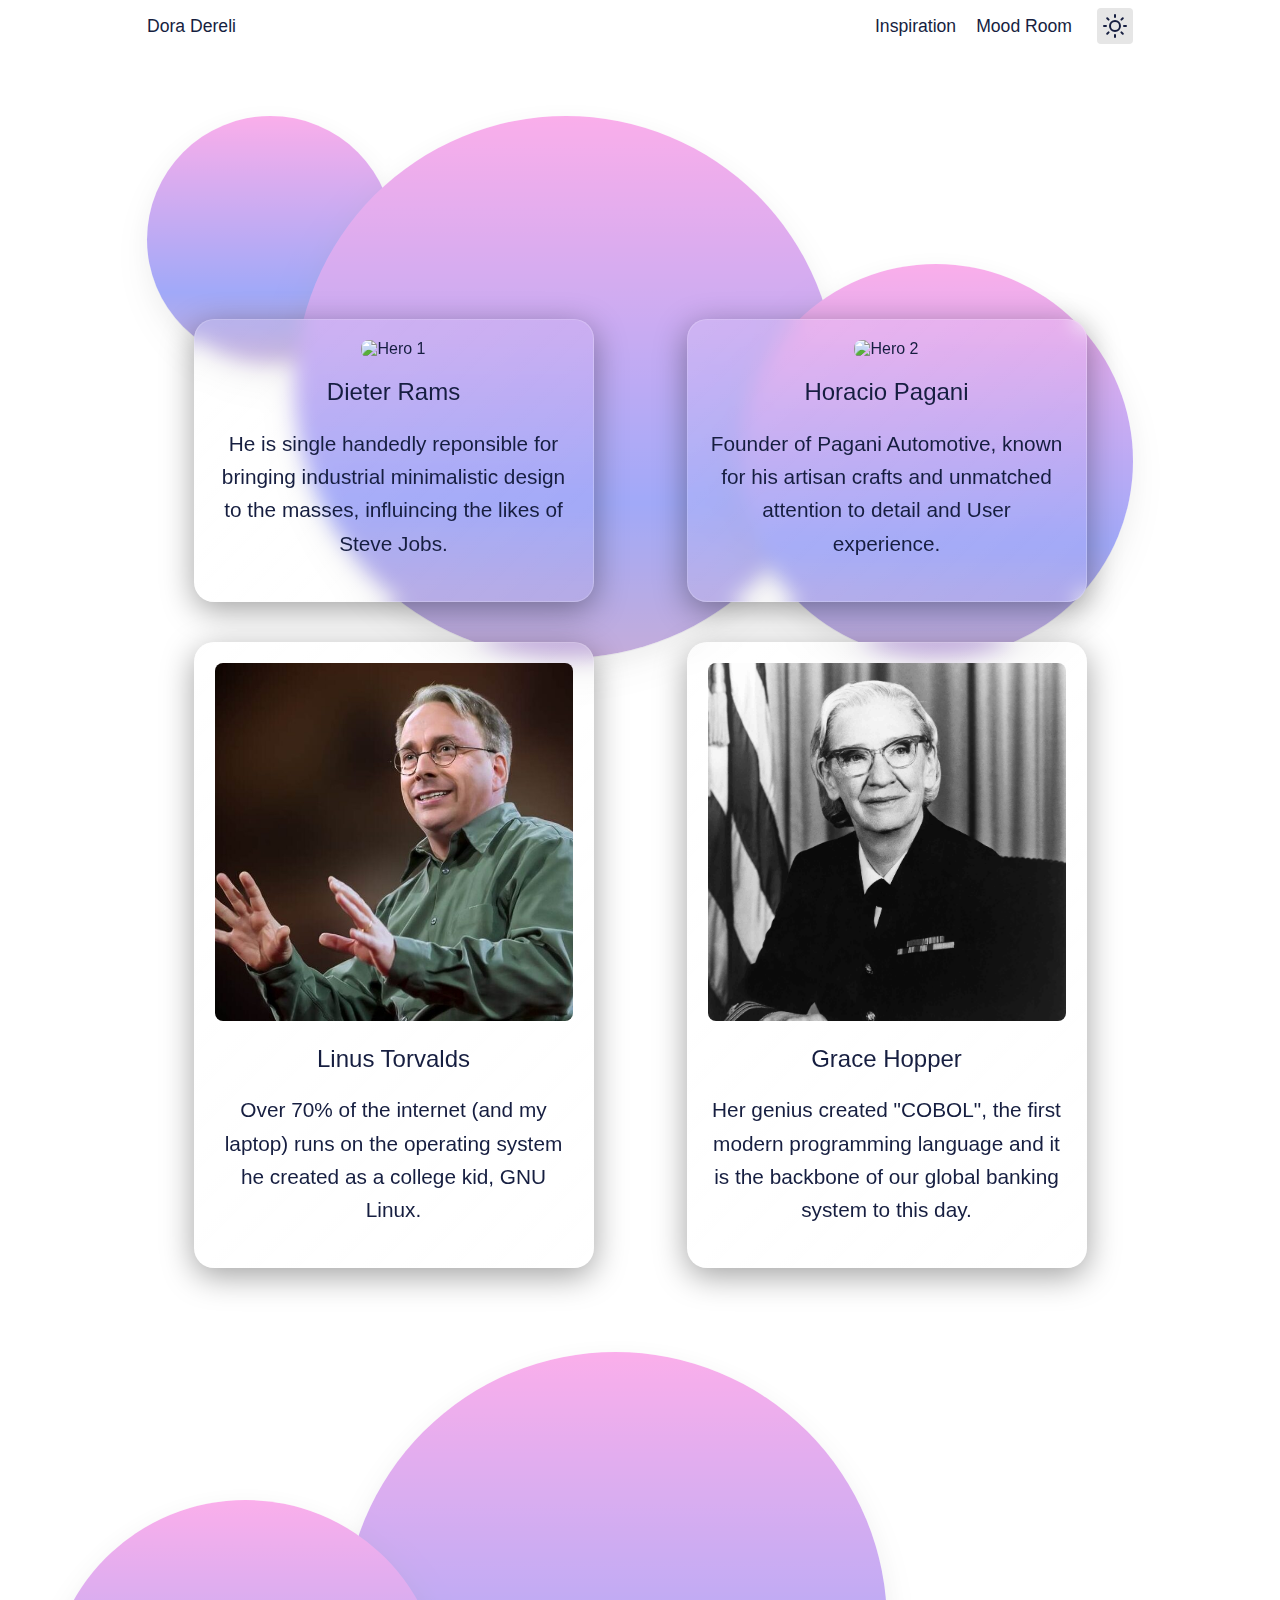
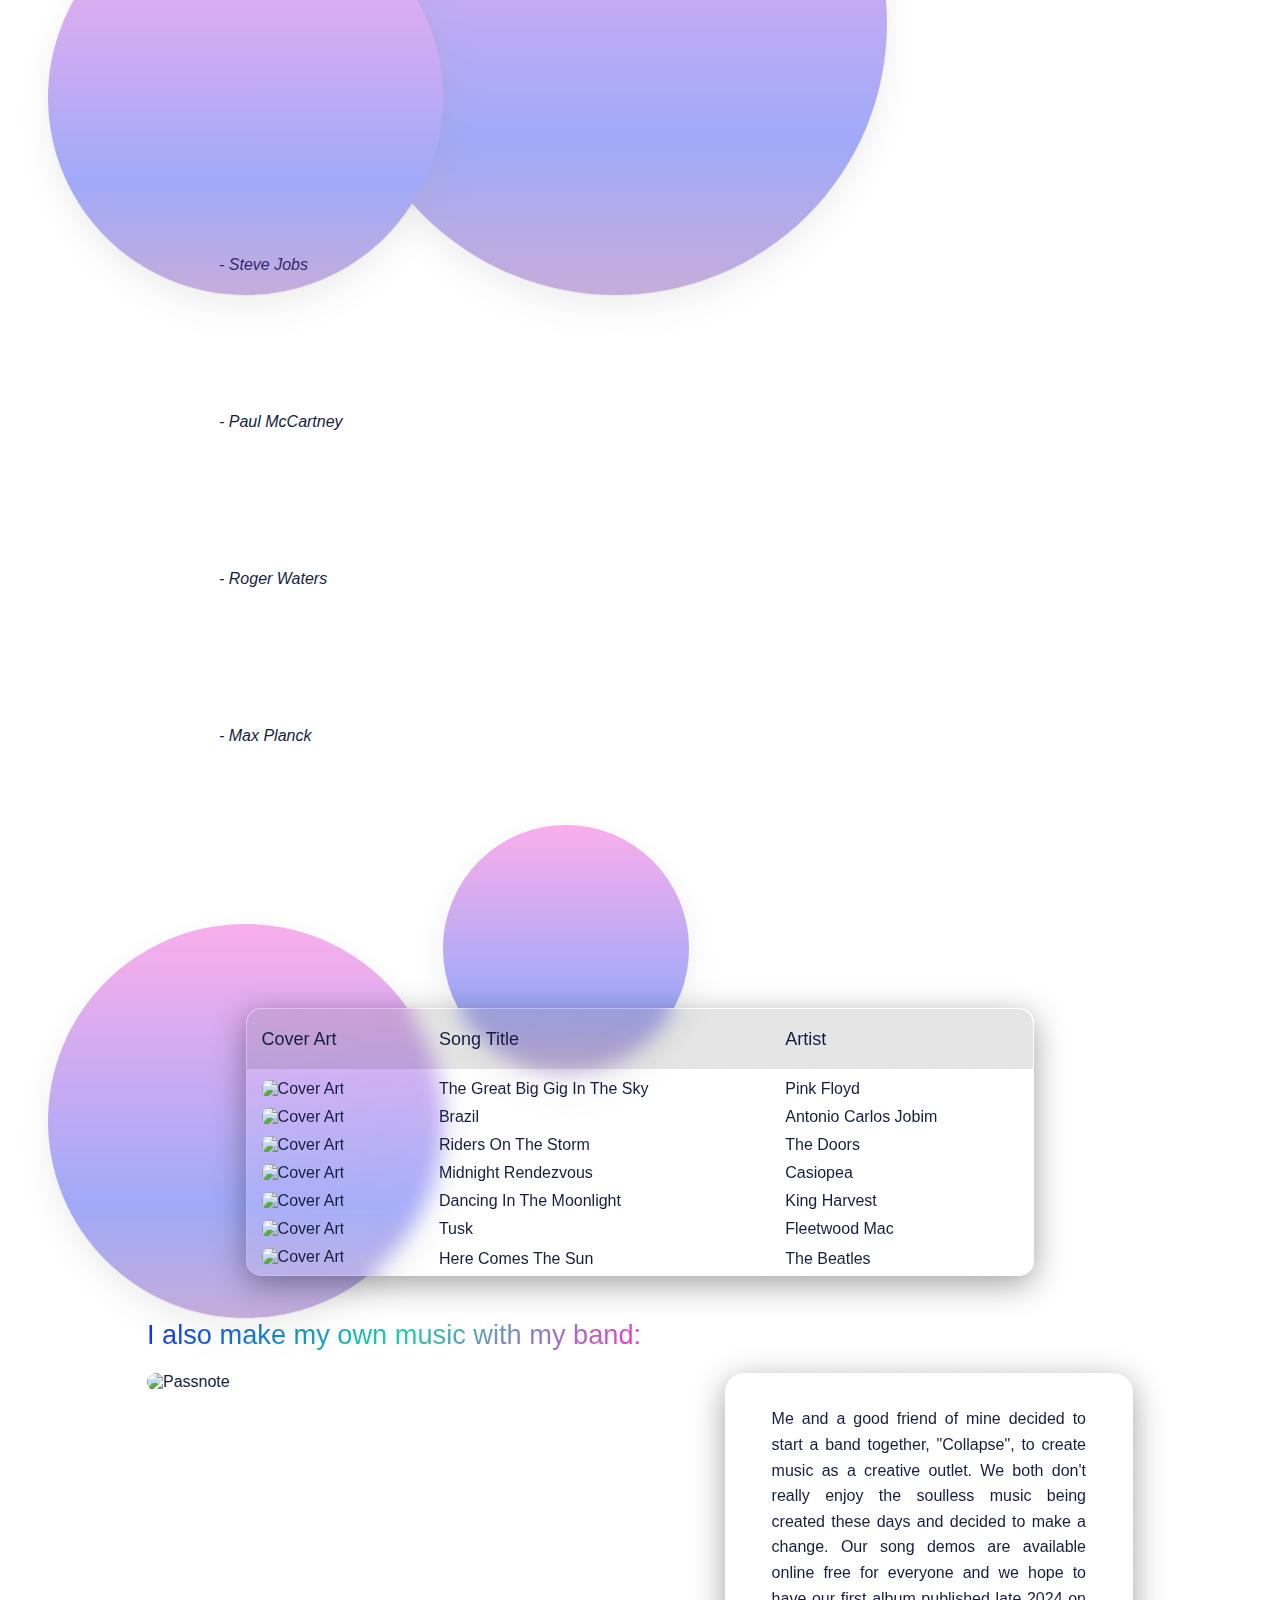
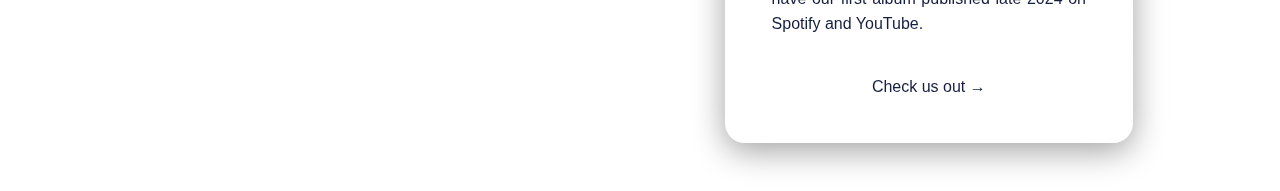
==== commit b8251f7e: "Update profile.html" ====
--- a/profile.html
+++ b/profile.html
@@ -189,12 +189,12 @@
                 <img src="Nan.jpg" alt="Passnote" />
             </figure>
             <div>
-                <p>Me and a good friend of mine decided to start band together to create music as a creative outlet.
+                <p>Me and a good friend of mine decided to start a band together, "Collapse", to create music as a creative outlet.
                   We both don't really enjoy the soulless music being created these days and decided to make a change.
                   Our song demos are available online free for everyone and we hope to have our first album published late 2024
                   on Spotify and YouTube.<br><br></p>
 
-                    <a class="read-more" href="https://learning.edx.org/course/course-v1:MITx+6.00.1x+1T2023/home">Check us out →</a>
+                    <a class="read-more" href="https://youtu.be/7gfm_Wpj3E4?si=Nilj_d6odDCoN9Vo">Check us out →</a>
             </div>
     </div>
 
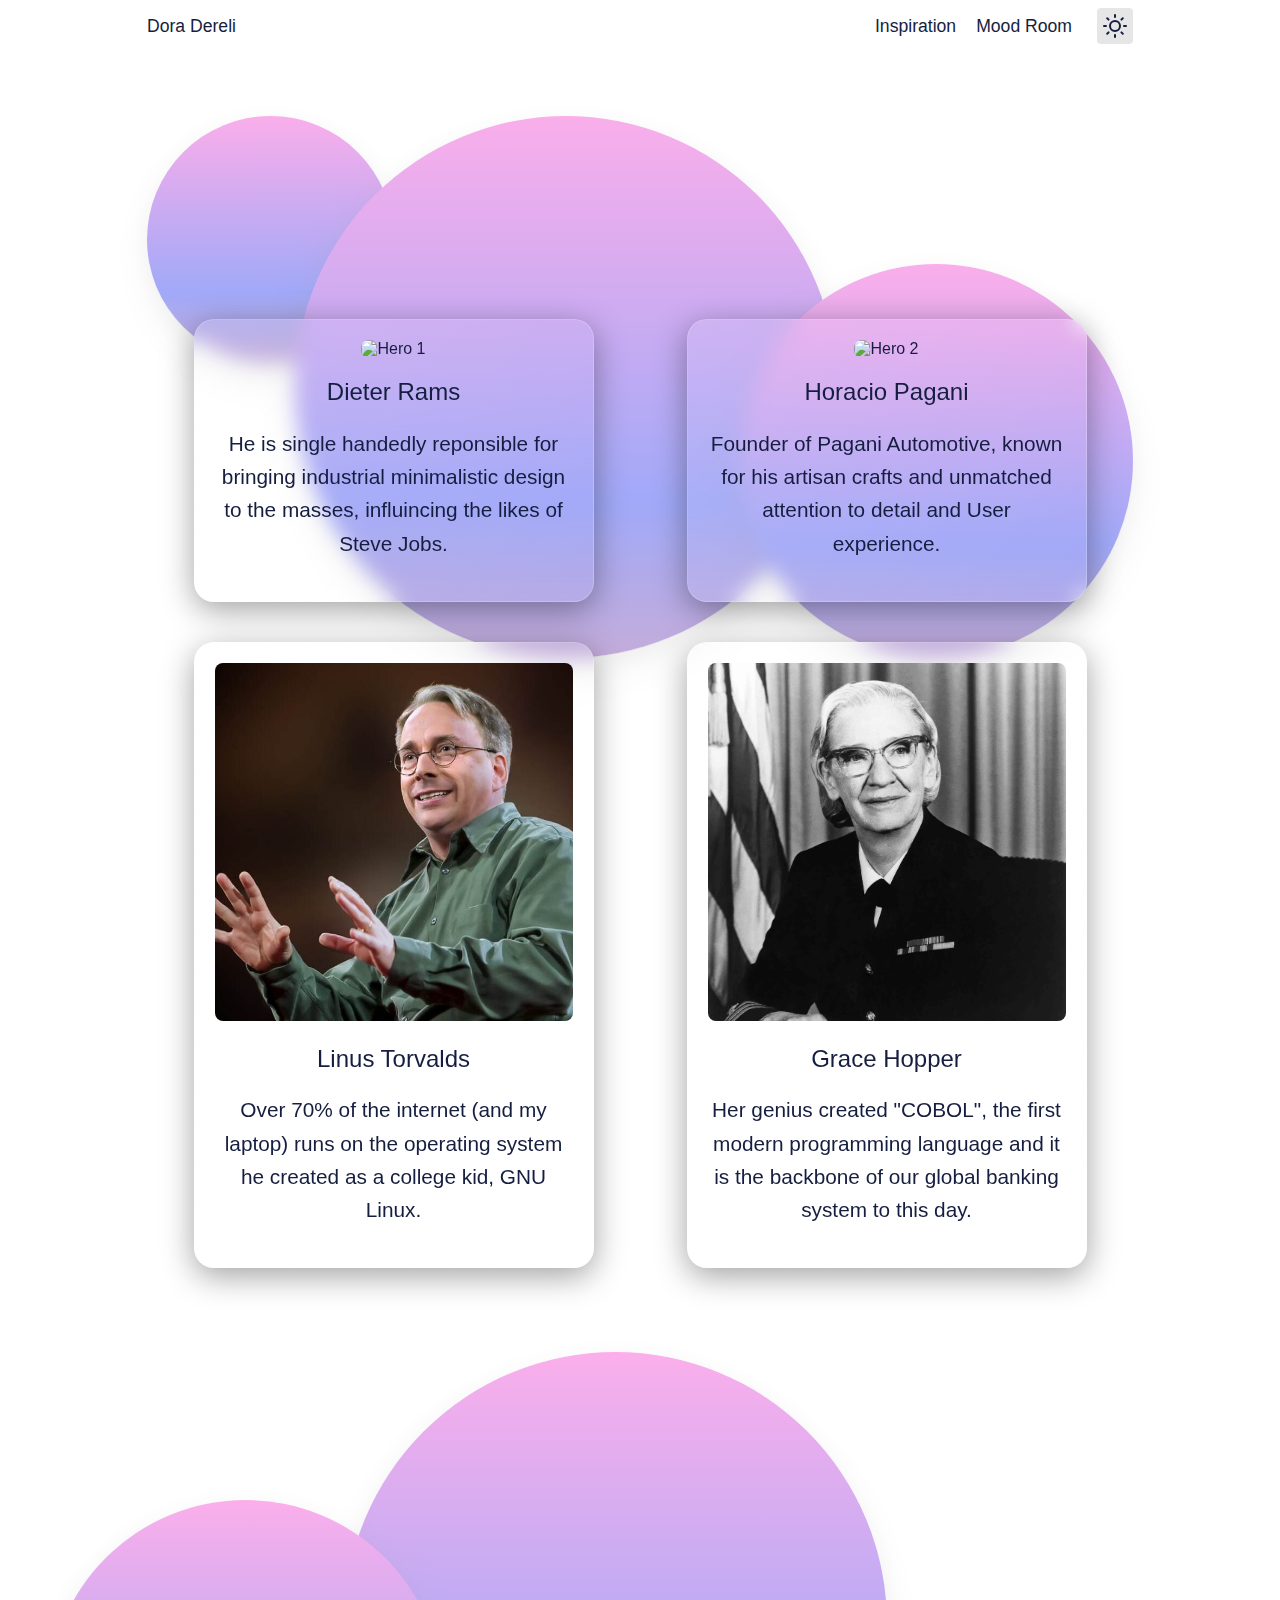
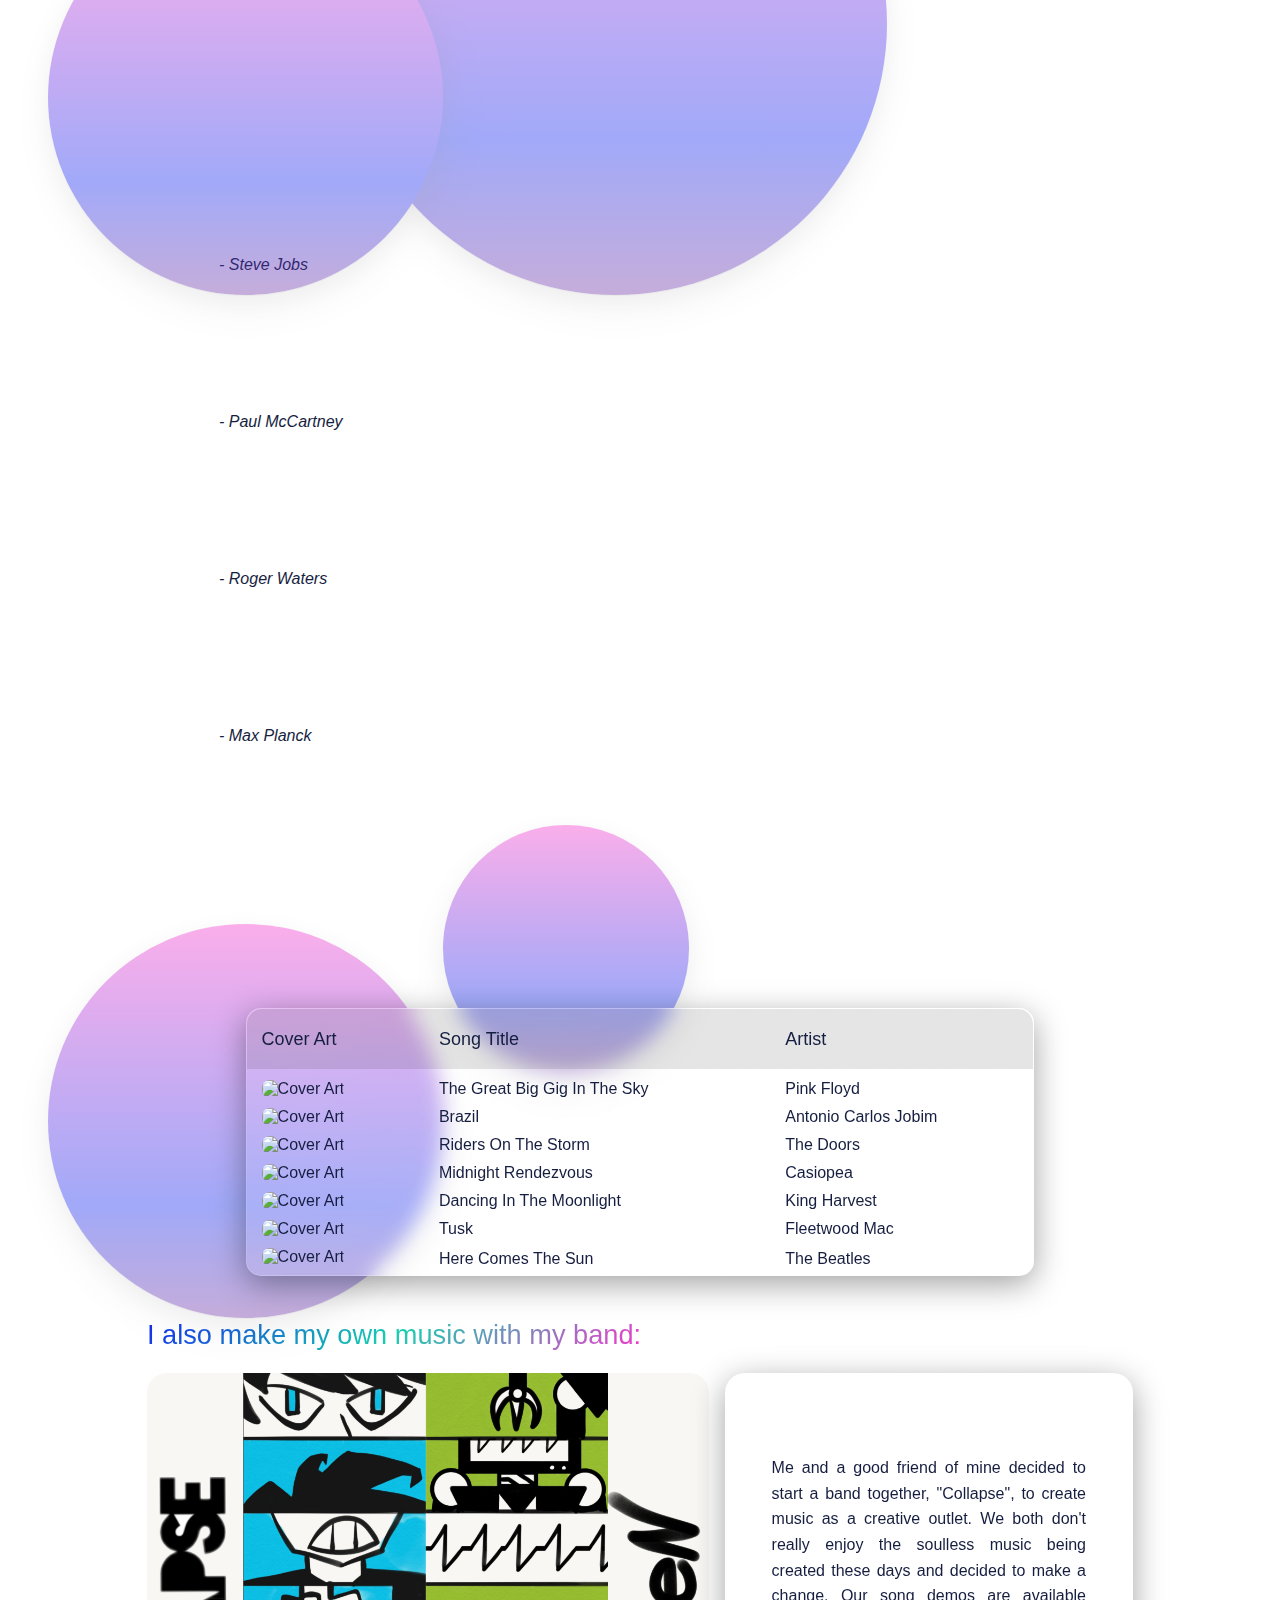
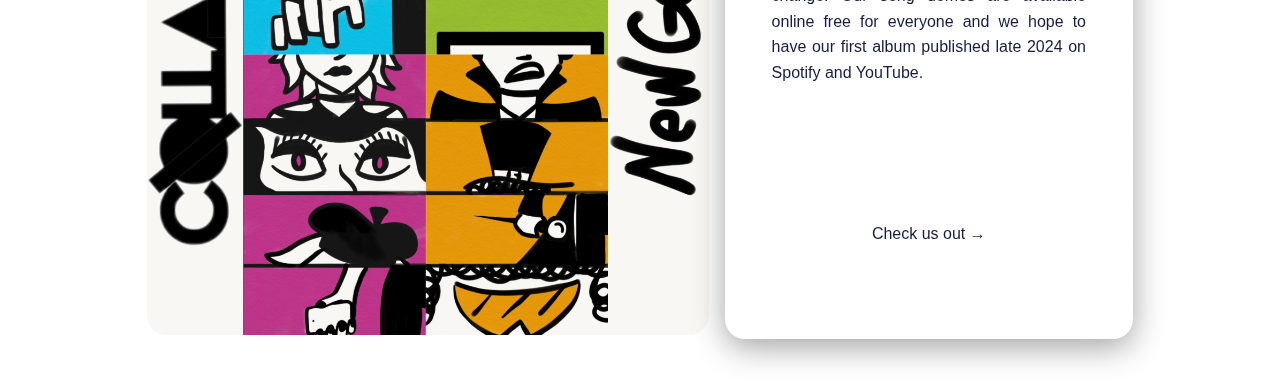
==== commit 6569ee8b: "Update profile.html" ====
--- a/profile.html
+++ b/profile.html
@@ -186,7 +186,7 @@
     <h2 class="gradient-title">I also make my own music with my band:</h2>
     <div class="selected-project">
             <figure>
-                <img src="Nan.jpg" alt="Passnote" />
+                <img src="Project - Drawing 13077844454947106786.png" alt="Passnote" />
             </figure>
             <div>
                 <p>Me and a good friend of mine decided to start a band together, "Collapse", to create music as a creative outlet.
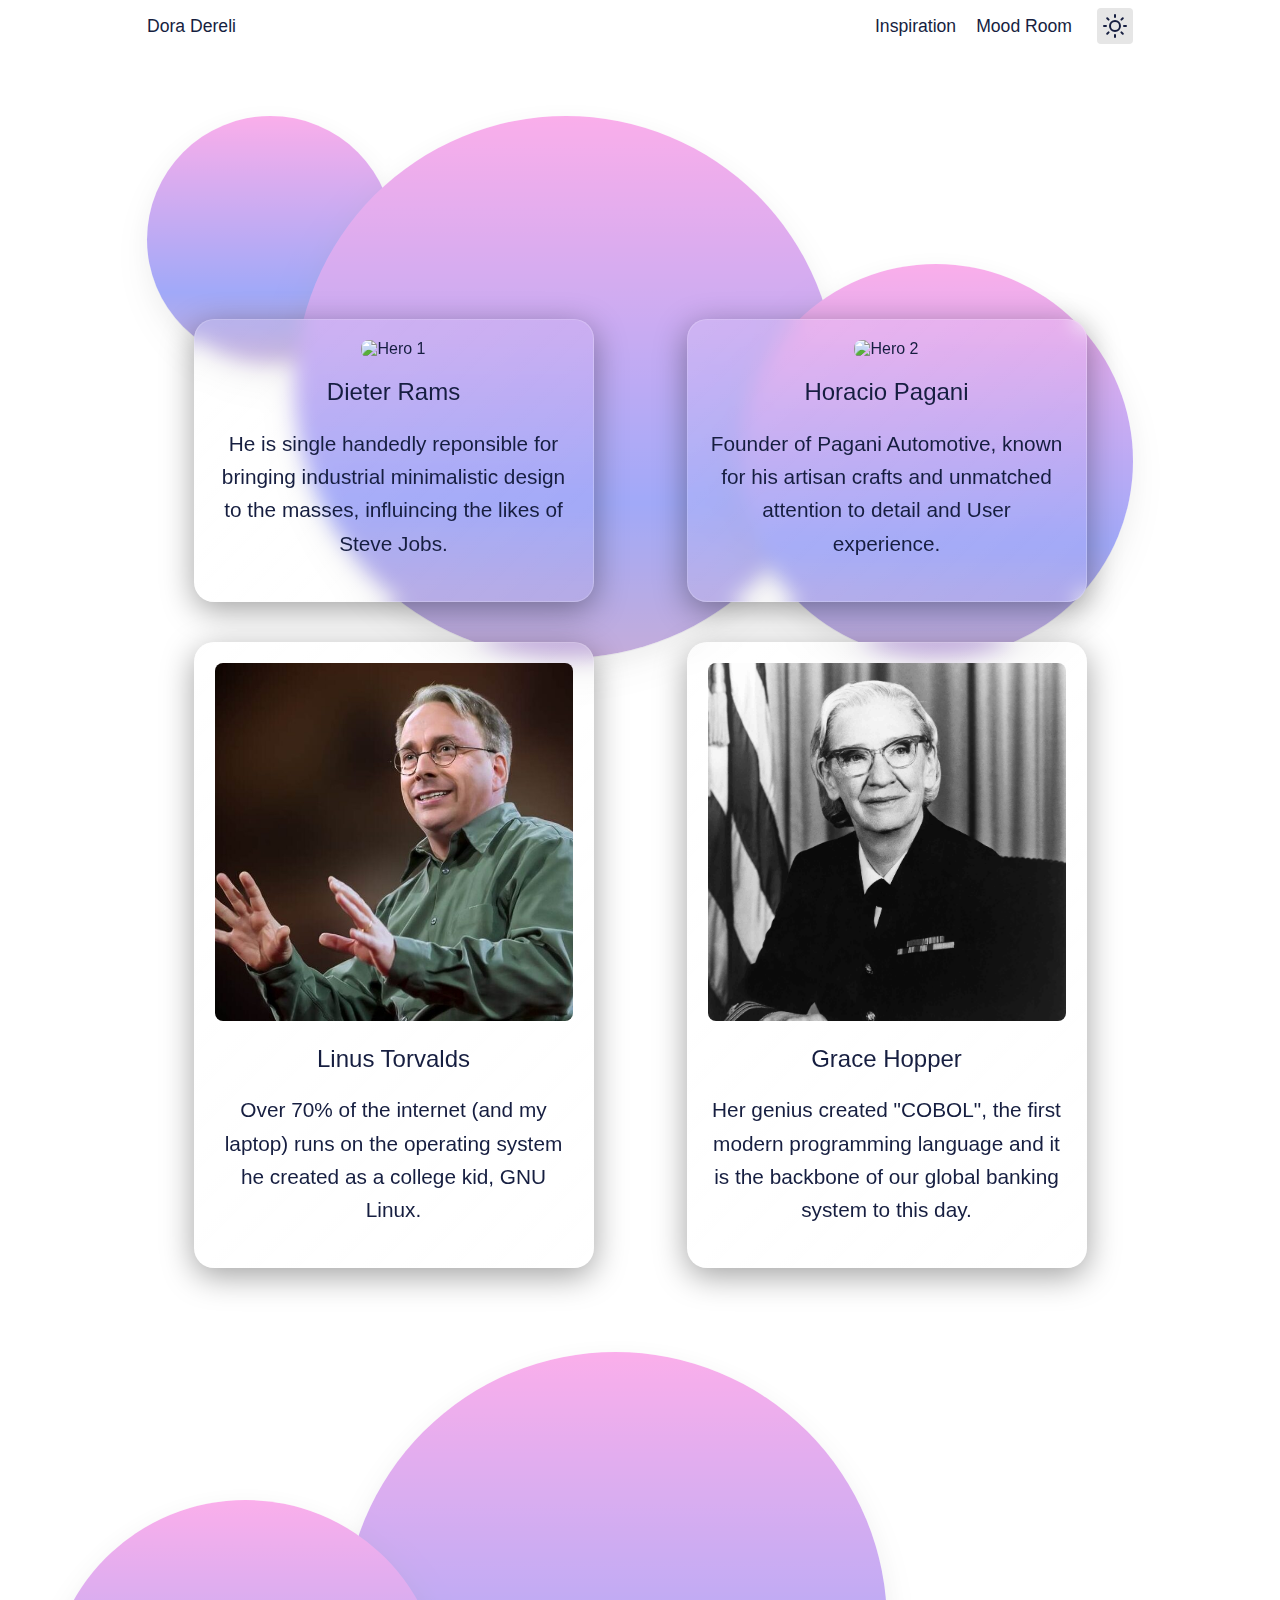
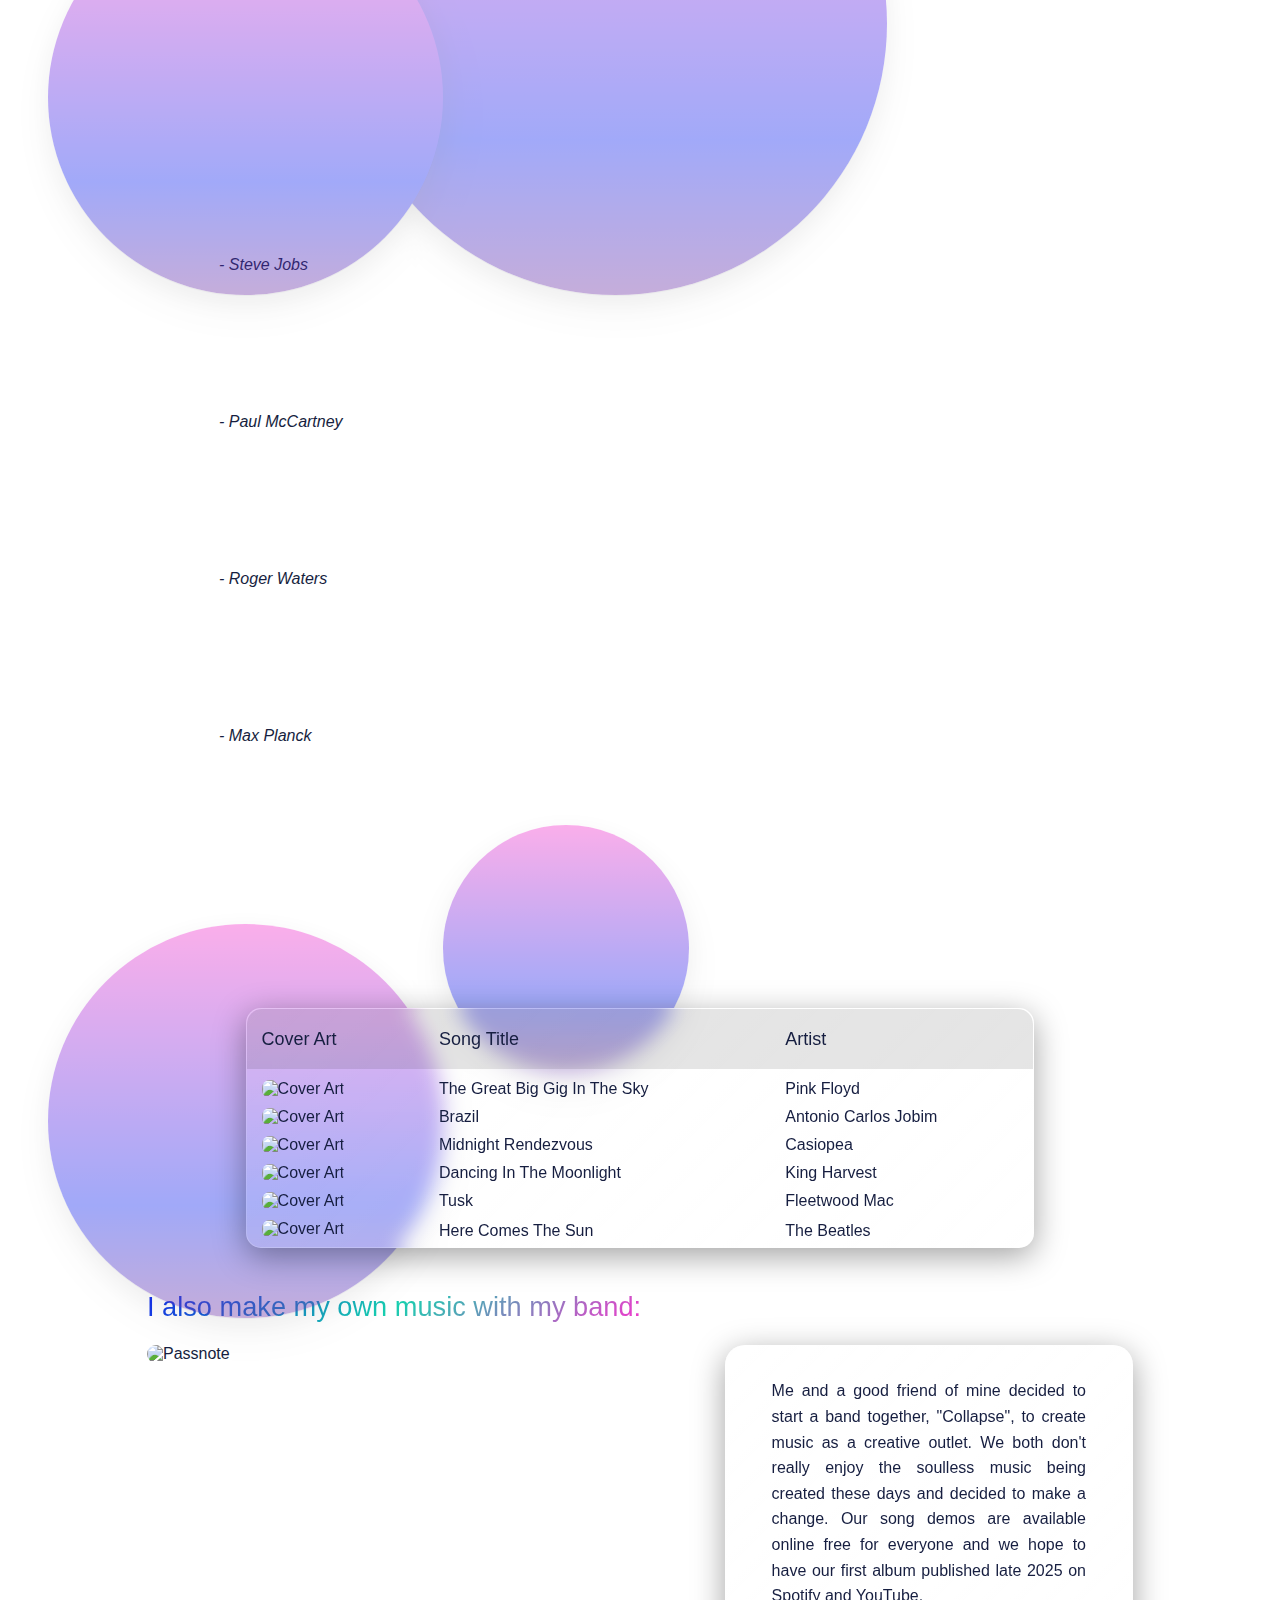
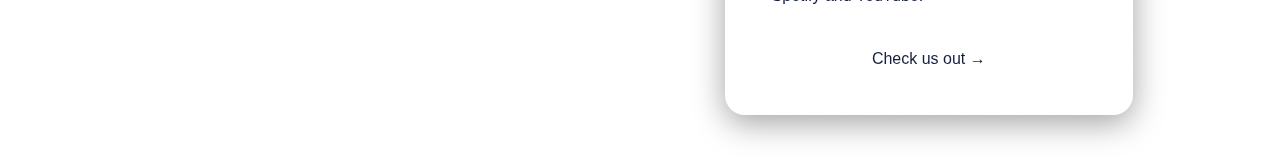
==== commit 8109bfce: "Fixed some photos, updated profile.html info" ====
--- a/profile.html
+++ b/profile.html
@@ -66,12 +66,12 @@
           <p>Founder of Pagani Automotive, known for his artisan crafts and unmatched attention to detail and User experience.</p>
         </div>
         <div class="hero">
-          <img src="IMG_20240517_021308.jpg" alt="Hero 2" class="hero-image">
+          <img src="/photos/IMG_20240517_021308.jpg" alt="Hero 2" class="hero-image">
           <h2>Linus Torvalds</h2>
           <p>Over 70% of the internet (and my laptop) runs on the operating system he created as a college kid, GNU Linux.</p>
         </div>
         <div class="hero">
-          <img src="IMG_20240517_021221.jpg" alt="Hero 2" class="hero-image">
+          <img src="/photos/IMG_20240517_021221.jpg" alt="Hero 2" class="hero-image">
           <h2>Grace Hopper</h2>
           <p> Her genius created "COBOL", the first modern programming language and it is the backbone of our global banking system to this day.</p>
         </div>
@@ -142,14 +142,6 @@
           </tr>
           <tr>
             <td>
-              <a href="https://music.youtube.com/watch?v=1hrgT_ZDUvs&feature=share" data-href="https://music.youtube.com/watch?v=1hrgT_ZDUvs&feature=share" target="_blank">Link</a>
-              <img src="https://wom.de/image/w600/front/0/0081227996956.jpg" alt="Cover Art" class="song-cover">
-            </td>
-            <td>Riders On The Storm</td>
-            <td>The Doors</td>
-          </tr>
-          <tr>
-            <td>
               <a href="https://music.youtube.com/watch?v=4Hvvltt7d-U&feature=share" data-href="https://music.youtube.com/watch?v=4Hvvltt7d-U&feature=share" target="_blank">Link</a>
               <img src="https://th.bing.com/th/id/R.b5e723eb6b9f91657c584494599559c5?rik=aVimUAwTWOuQDw&pid=ImgRaw&r=0" alt="Cover Art" class="song-cover">
             </td>
@@ -186,12 +178,12 @@
     <h2 class="gradient-title">I also make my own music with my band:</h2>
     <div class="selected-project">
             <figure>
-                <img src="Project - Drawing 13077844454947106786.png" alt="Passnote" />
+                <img src="/photos/collapse.png" alt="Passnote" />
             </figure>
             <div>
                 <p>Me and a good friend of mine decided to start a band together, "Collapse", to create music as a creative outlet.
                   We both don't really enjoy the soulless music being created these days and decided to make a change.
-                  Our song demos are available online free for everyone and we hope to have our first album published late 2024
+                  Our song demos are available online free for everyone and we hope to have our first album published late 2025
                   on Spotify and YouTube.<br><br></p>
 
                     <a class="read-more" href="https://youtu.be/7gfm_Wpj3E4?si=Nilj_d6odDCoN9Vo">Check us out →</a>
